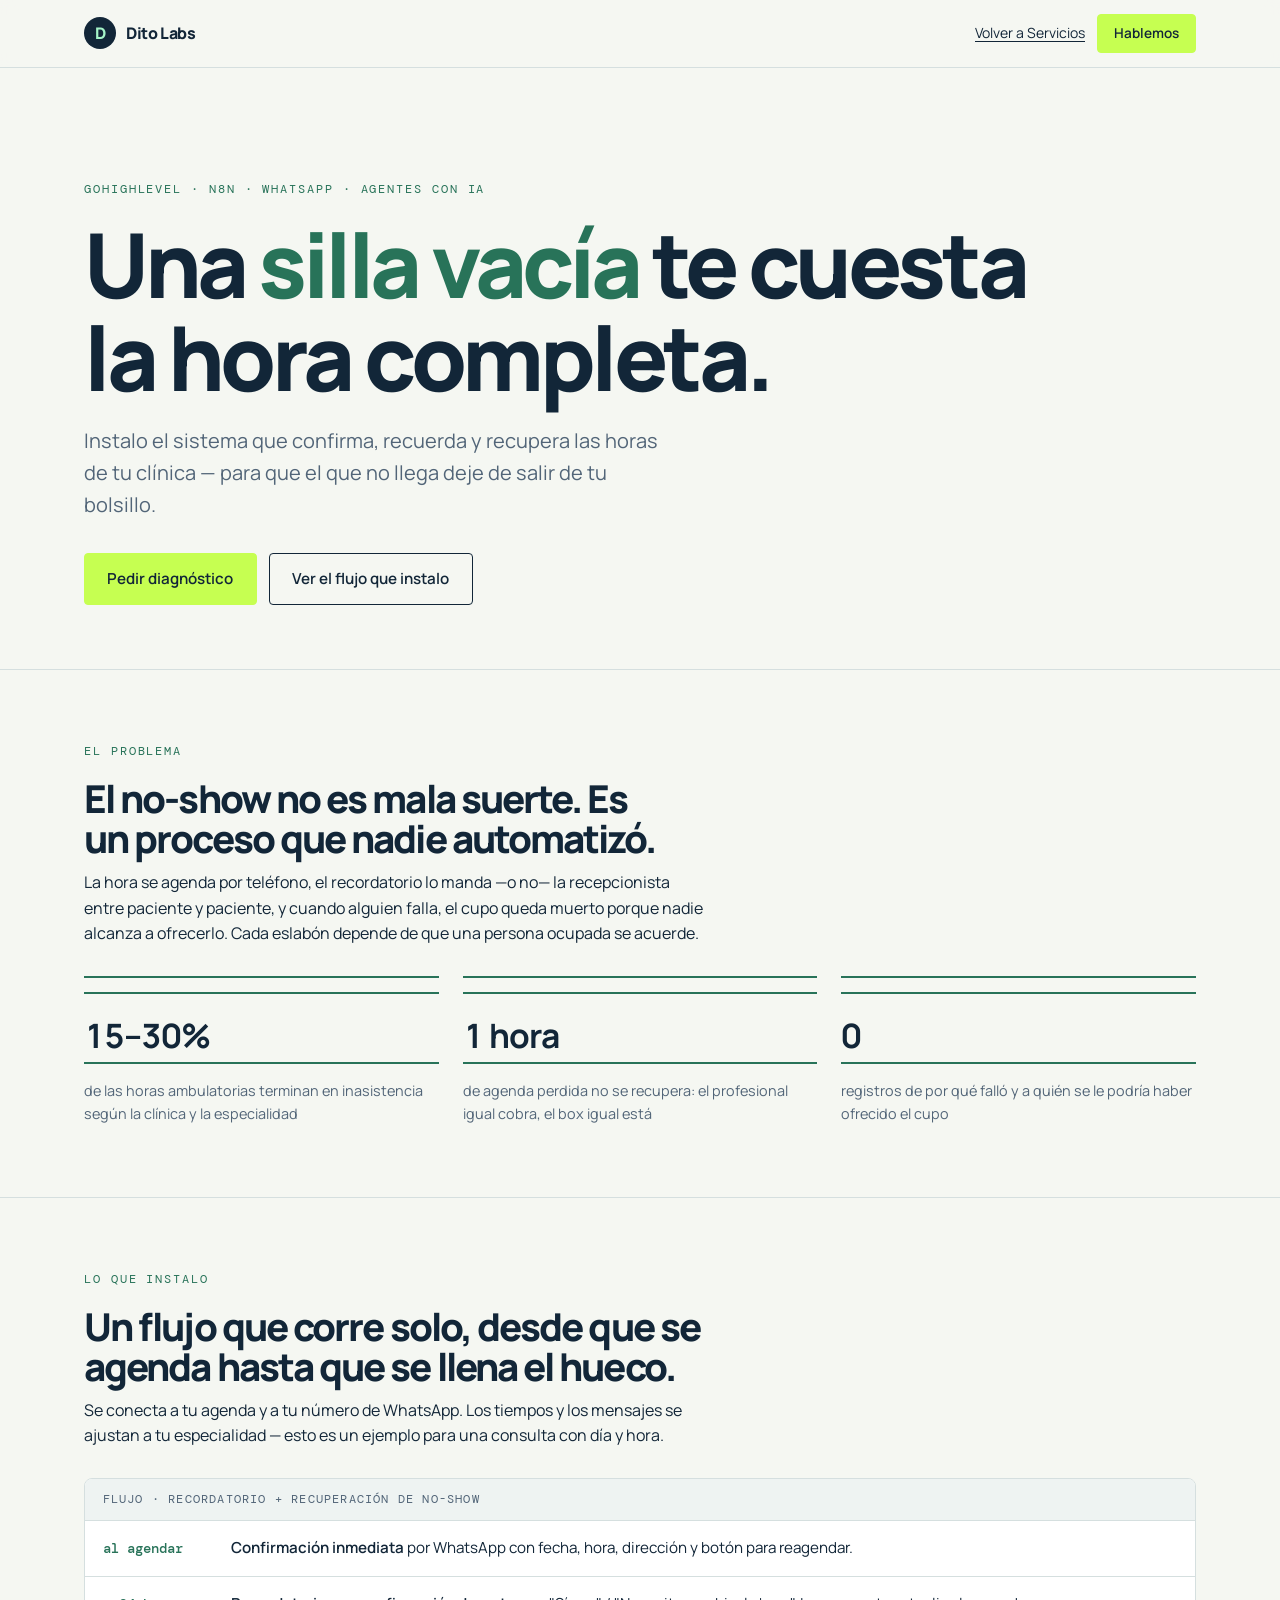
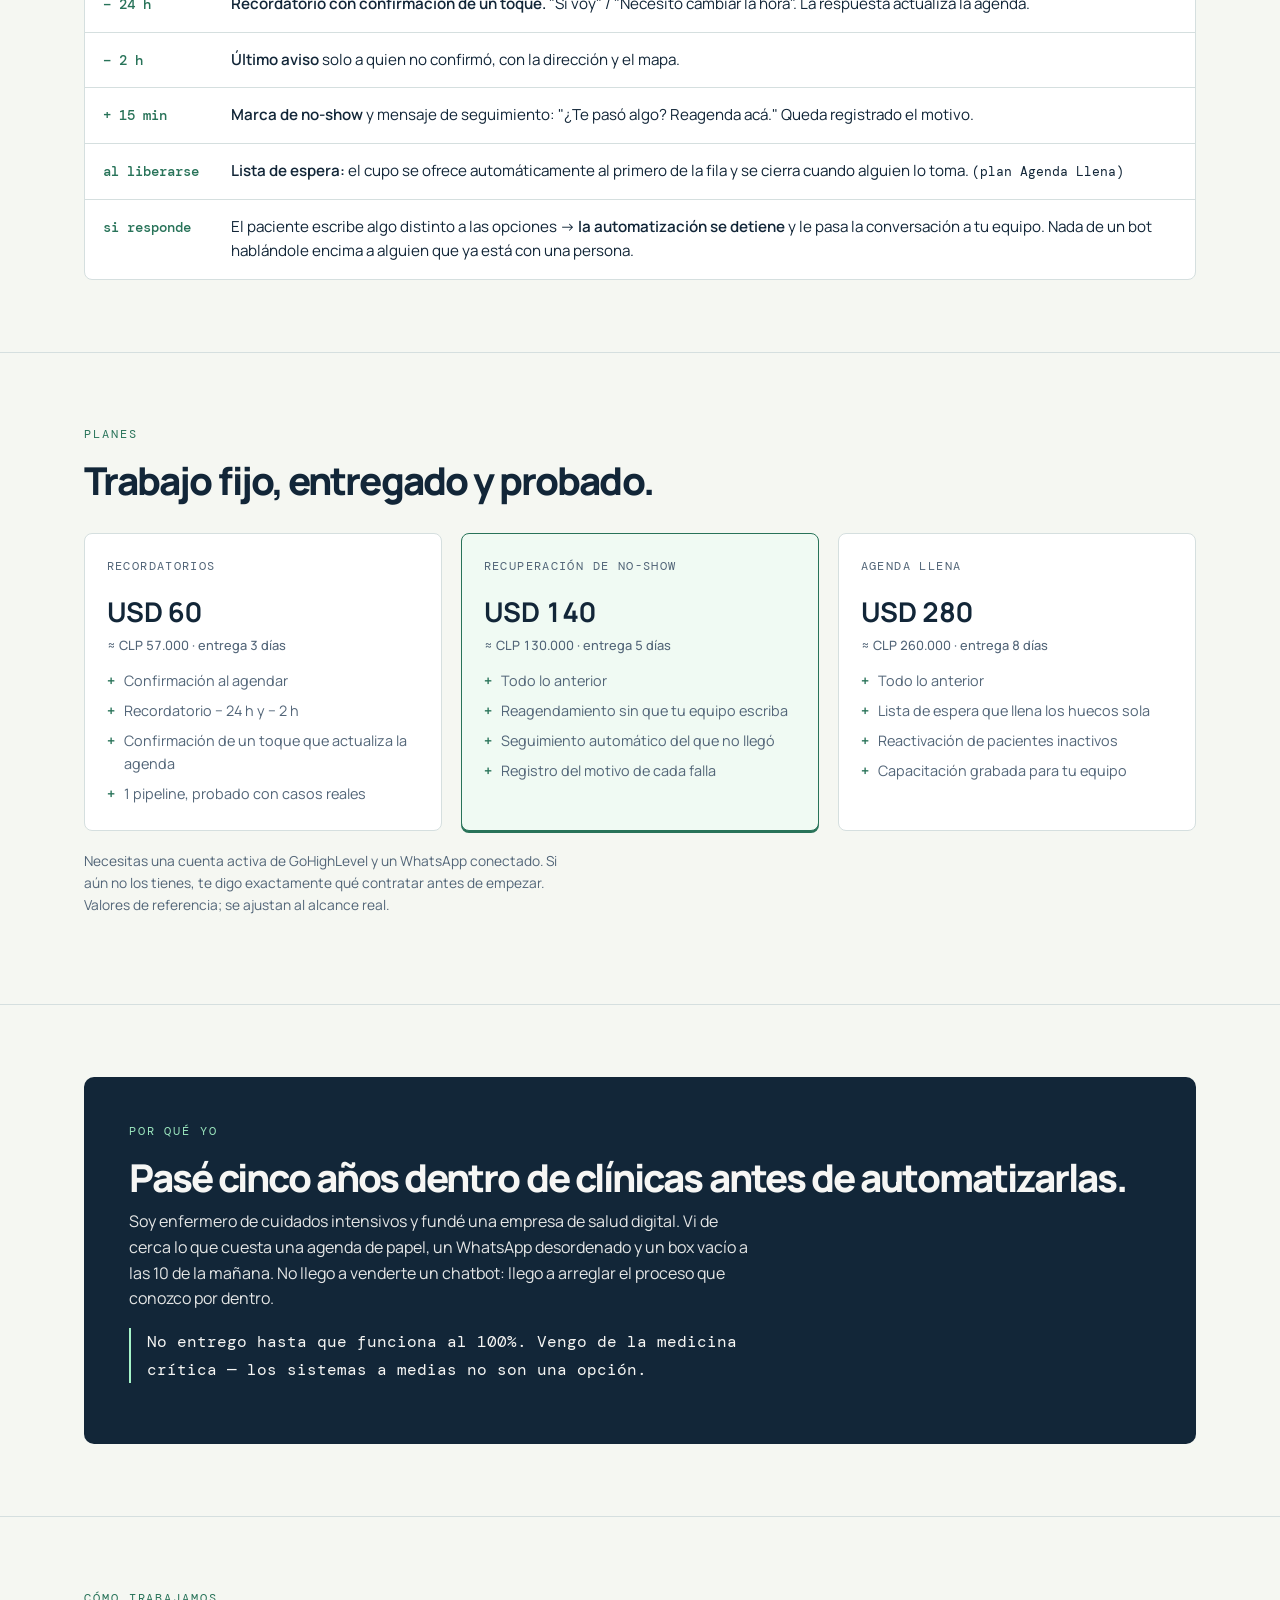
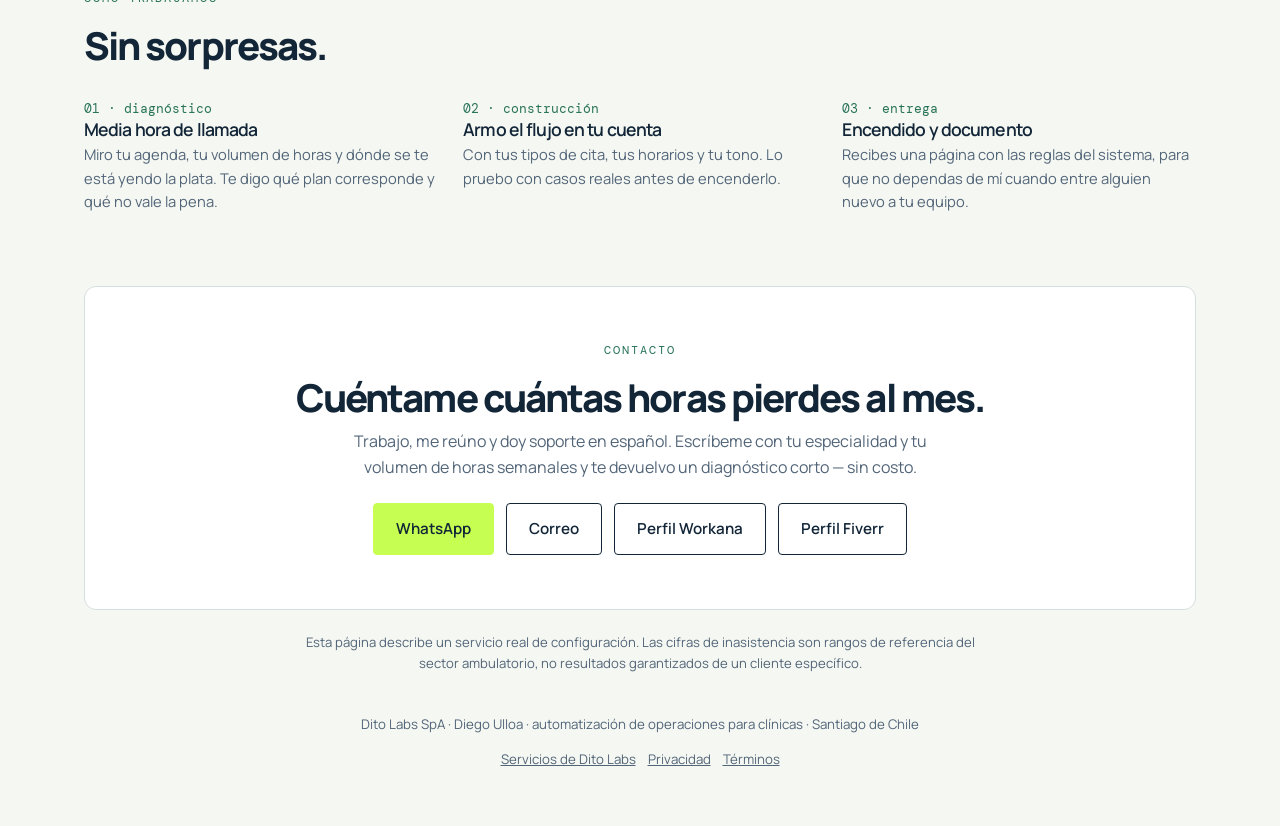
==== automatizacion-clinicas/index.html @ f7fea650 "Integrar landing de automatización clínica y unificar marca Dito Labs Conectar Servicios con la nuev" ====
<!doctype html>
<html lang="es-CL">
<head>
  <meta charset="UTF-8">
  <meta name="viewport" content="width=device-width, initial-scale=1">
  <title>La Silla Vacía | Automatización para clínicas | Dito Labs</title>
  <meta name="description" content="Confirmaciones, recordatorios y seguimiento de inasistencias para clínicas con GoHighLevel, n8n y WhatsApp. Conoce los planes de implementación de Dito Labs.">
  <link rel="canonical" href="https://ditolabs.tech/automatizacion-clinicas/">
  <meta property="og:type" content="website">
  <meta property="og:locale" content="es_CL">
  <meta property="og:site_name" content="Dito Labs">
  <meta property="og:title" content="Una silla vacía te cuesta la hora completa | Dito Labs">
  <meta property="og:description" content="Automatización de confirmaciones, recordatorios y seguimiento de inasistencias para clínicas. Conoce el flujo y pide un diagnóstico.">
  <meta property="og:url" content="https://ditolabs.tech/automatizacion-clinicas/">
  <meta name="twitter:card" content="summary">
  <meta name="twitter:title" content="La Silla Vacía | Dito Labs">
  <meta name="twitter:description" content="Confirmaciones, recordatorios y seguimiento de inasistencias para clínicas.">
  <link rel="icon" type="image/png" href="/assets/favicon-32.png" sizes="32x32">
  <link rel="icon" type="image/png" href="/assets/favicon-16.png" sizes="16x16">
  <link rel="preconnect" href="https://fonts.googleapis.com">
  <link rel="preconnect" href="https://fonts.gstatic.com" crossorigin>
  <link rel="stylesheet" href="https://fonts.googleapis.com/css2?family=Manrope:wght@400;500;600;700;800&family=DM+Mono:wght@400;500&display=swap">
  <link rel="stylesheet" href="/css/automatizacion-clinicas.css">
</head>
<body>
<header class="bar">
  <div class="wrap">
    <a class="logo" href="/index.html" aria-label="Dito Labs, inicio"><span class="brand-mark" aria-hidden="true">D</span>Dito Labs</a>
    <nav class="bar-links" aria-label="Navegación de automatización para clínicas"><a class="back-link" href="/servicios.html">Volver a Servicios</a><a class="btn signal sm" href="#contacto">Hablemos</a></nav>
  </div>
</header>

<main>
  <div class="wrap hero">
    <p class="eyebrow">GoHighLevel · n8n · WhatsApp · agentes con IA</p>
    <h1>Una <span class="strike">silla vacía</span> te cuesta la hora completa.</h1>
    <p class="lede">Instalo el sistema que confirma, recuerda y recupera las horas de tu clínica — para que el que no llega deje de salir de tu bolsillo.</p>
    <div class="hero-actions">
      <a class="btn signal" href="#contacto">Pedir diagnóstico</a>
      <a class="btn ghost" href="#flujo">Ver el flujo que instalo</a>
    </div>
  </div>

  <section id="problema">
    <div class="wrap">
      <p class="eyebrow">El problema</p>
      <h2>El no-show no es mala suerte. Es un proceso que nadie automatizó.</h2>
      <p>La hora se agenda por teléfono, el recordatorio lo manda —o no— la recepcionista entre paciente y paciente, y cuando alguien falla, el cupo queda muerto porque nadie alcanza a ofrecerlo. Cada eslabón depende de que una persona ocupada se acuerde.</p>
      <div class="cost">
        <div><div class="n">15–30%</div><div class="l">de las horas ambulatorias terminan en inasistencia según la clínica y la especialidad</div></div>
        <div><div class="n">1 hora</div><div class="l">de agenda perdida no se recupera: el profesional igual cobra, el box igual está</div></div>
        <div><div class="n">0</div><div class="l">registros de por qué falló y a quién se le podría haber ofrecido el cupo</div></div>
      </div>
    </div>
  </section>

  <section id="flujo">
    <div class="wrap">
      <p class="eyebrow">Lo que instalo</p>
      <h2>Un flujo que corre solo, desde que se agenda hasta que se llena el hueco.</h2>
      <p>Se conecta a tu agenda y a tu número de WhatsApp. Los tiempos y los mensajes se ajustan a tu especialidad — esto es un ejemplo para una consulta con día y hora.</p>
      <div class="flow">
        <div class="flow-head">flujo · recordatorio + recuperación de no-show</div>
        <div class="flow-row"><span class="t">al agendar</span><span class="d"><b>Confirmación inmediata</b> por WhatsApp con fecha, hora, dirección y botón para reagendar.</span></div>
        <div class="flow-row"><span class="t">− 24 h</span><span class="d"><b>Recordatorio con confirmación de un toque.</b> "Sí voy" / "Necesito cambiar la hora". La respuesta actualiza la agenda.</span></div>
        <div class="flow-row"><span class="t">− 2 h</span><span class="d"><b>Último aviso</b> solo a quien no confirmó, con la dirección y el mapa.</span></div>
        <div class="flow-row"><span class="t">+ 15 min</span><span class="d"><b>Marca de no-show</b> y mensaje de seguimiento: "¿Te pasó algo? Reagenda acá." Queda registrado el motivo.</span></div>
        <div class="flow-row"><span class="t">al liberarse</span><span class="d"><b>Lista de espera:</b> el cupo se ofrece automáticamente al primero de la fila y se cierra cuando alguien lo toma. <span class="mono" style="font-size:.8rem">(plan Agenda Llena)</span></span></div>
        <div class="flow-row exit"><span class="t">si responde</span><span class="d">El paciente escribe algo distinto a las opciones → <b>la automatización se detiene</b> y le pasa la conversación a tu equipo. Nada de un bot hablándole encima a alguien que ya está con una persona.</span></div>
      </div>
    </div>
  </section>

  <section id="planes">
    <div class="wrap">
      <p class="eyebrow">Planes</p>
      <h2>Trabajo fijo, entregado y probado.</h2>
      <div class="pkgs">
        <div class="pkg">
          <span class="tag">Recordatorios</span>
          <div class="price">USD 60<small>≈ CLP 57.000 · entrega 3 días</small></div>
          <ul>
            <li>Confirmación al agendar</li>
            <li>Recordatorio − 24 h y − 2 h</li>
            <li>Confirmación de un toque que actualiza la agenda</li>
            <li>1 pipeline, probado con casos reales</li>
          </ul>
        </div>
        <div class="pkg mid">
          <span class="tag">Recuperación de no-show</span>
          <div class="price">USD 140<small>≈ CLP 130.000 · entrega 5 días</small></div>
          <ul>
            <li>Todo lo anterior</li>
            <li>Reagendamiento sin que tu equipo escriba</li>
            <li>Seguimiento automático del que no llegó</li>
            <li>Registro del motivo de cada falla</li>
          </ul>
        </div>
        <div class="pkg">
          <span class="tag">Agenda llena</span>
          <div class="price">USD 280<small>≈ CLP 260.000 · entrega 8 días</small></div>
          <ul>
            <li>Todo lo anterior</li>
            <li>Lista de espera que llena los huecos sola</li>
            <li>Reactivación de pacientes inactivos</li>
            <li>Capacitación grabada para tu equipo</li>
          </ul>
        </div>
      </div>
      <p style="font-size:.86rem;color:var(--ink-soft);margin-top:1.2rem">Necesitas una cuenta activa de GoHighLevel y un WhatsApp conectado. Si aún no los tienes, te digo exactamente qué contratar antes de empezar. Valores de referencia; se ajustan al alcance real.</p>
    </div>
  </section>

  <section id="porque">
    <div class="wrap">
      <div class="why">
        <div>
          <p class="eyebrow" style="color:var(--signal-soft)">Por qué yo</p>
          <h2>Pasé cinco años dentro de clínicas antes de automatizarlas.</h2>
          <p>Soy enfermero de cuidados intensivos y fundé una empresa de salud digital. Vi de cerca lo que cuesta una agenda de papel, un WhatsApp desordenado y un box vacío a las 10 de la mañana. No llego a venderte un chatbot: llego a arreglar el proceso que conozco por dentro.</p>
          <p class="q">No entrego hasta que funciona al 100%. Vengo de la medicina crítica — los sistemas a medias no son una opción.</p>
        </div>
      </div>
    </div>
  </section>

  <section id="proceso">
    <div class="wrap">
      <p class="eyebrow">Cómo trabajamos</p>
      <h2>Sin sorpresas.</h2>
      <div class="steps">
        <div class="s"><span class="k">01 · diagnóstico</span><h3>Media hora de llamada</h3><p>Miro tu agenda, tu volumen de horas y dónde se te está yendo la plata. Te digo qué plan corresponde y qué no vale la pena.</p></div>
        <div class="s"><span class="k">02 · construcción</span><h3>Armo el flujo en tu cuenta</h3><p>Con tus tipos de cita, tus horarios y tu tono. Lo pruebo con casos reales antes de encenderlo.</p></div>
        <div class="s"><span class="k">03 · entrega</span><h3>Encendido y documento</h3><p>Recibes una página con las reglas del sistema, para que no dependas de mí cuando entre alguien nuevo a tu equipo.</p></div>
      </div>
    </div>
  </section>

  <div class="wrap">
    <div class="cta" id="contacto">
      <p class="eyebrow">Contacto</p>
      <h2>Cuéntame cuántas horas pierdes al mes.</h2>
      <p style="color:var(--ink-soft)">Trabajo, me reúno y doy soporte en español. Escríbeme con tu especialidad y tu volumen de horas semanales y te devuelvo un diagnóstico corto — sin costo.</p>
      <div class="links">
        <a class="btn signal" href="https://wa.me/56950341505?text=Hola%20Diego%2C%20quiero%20automatizar%20las%20horas%20de%20mi%20cl%C3%ADnica">WhatsApp</a>
        <a class="btn ghost" href="mailto:contacto@ditolabs.tech">Correo</a>
        <a class="btn ghost" href="https://www.workana.com/freelancer/62804602ec7bc8997801e1f9ff8a6b31" target="_blank" rel="noopener">Perfil Workana</a>
        <a class="btn ghost" href="https://www.fiverr.com/dtug21" target="_blank" rel="noopener">Perfil Fiverr</a>
      </div>
    </div>
    <p class="disc">Esta página describe un servicio real de configuración. Las cifras de inasistencia son rangos de referencia del sector ambulatorio, no resultados garantizados de un cliente específico.</p>
  </div>
</main>

<footer>
  <div class="wrap">Dito Labs SpA · Diego Ulloa · automatización de operaciones para clínicas · Santiago de Chile<div class="footer-links"><a href="/servicios.html">Servicios de Dito Labs</a><a href="/politica-privacidad.html">Privacidad</a><a href="/terminos-condiciones.html">Términos</a></div></div>
</footer>
</body>
</html>
---- css/automatizacion-clinicas.css ----
:root{color-scheme:light;--ground:#f5f7f2;--surface:#fff;--panel:#eef3f2;--ink:#122638;--ink-soft:#526578;--line:#d5dfdf;--signal:#287359;--signal-soft:#a5f4c8;--go:#287359;--accent-ink:#122638;--lime:#c6ff51;--maxw:72.5rem;}
  *{box-sizing:border-box}
  body{margin:0;background:var(--ground);color:var(--ink);font-family:"Manrope",-apple-system,BlinkMacSystemFont,"Segoe UI",sans-serif;line-height:1.6;-webkit-font-smoothing:antialiased}
  .wrap{max-width:var(--maxw);margin:0 auto;padding:0 1.5rem}
  h1,h2,h3{font-family:"Manrope","Arial Narrow",sans-serif;font-weight:800;line-height:1.04;text-wrap:balance;letter-spacing:-.05em;margin:0}
  h1{font-size:clamp(2.5rem,7vw,6rem)}
  h2{font-size:clamp(1.6rem,3.6vw,2.4rem);margin-bottom:.7rem}
  h3{font-size:1.1rem;font-weight:600}
  p{margin:0 0 1rem;max-width:62ch}
  a{color:inherit}
  .mono{font-family:"DM Mono",ui-monospace,monospace}
  .eyebrow{font-family:"DM Mono",monospace;font-size:.75rem;letter-spacing:.16em;text-transform:uppercase;color:var(--signal);margin:0 0 1.1rem}

  header.bar{border-bottom:1px solid var(--line);position:sticky;top:0;background:color-mix(in srgb,var(--ground) 90%,transparent);backdrop-filter:blur(8px);z-index:20}
  header.bar .wrap{display:flex;justify-content:space-between;align-items:center;padding:.85rem 1.5rem}
  .logo{font-family:"DM Mono",monospace;font-size:.85rem;letter-spacing:.02em}
  .logo b{color:var(--signal)}

  .btn{display:inline-flex;align-items:center;gap:.5rem;background:var(--ink);color:var(--ground);padding:.8rem 1.4rem;border-radius:4px;font-weight:600;font-size:.95rem;text-decoration:none;border:1px solid var(--ink);transition:transform .14s,opacity .14s}
  .btn:hover{transform:translateY(-1px);opacity:.9}
  .btn.signal{background:var(--lime);border-color:var(--lime);color:var(--ink)}
  .btn.ghost{background:transparent;color:var(--ink)}
  .btn.sm{padding:.5rem 1rem;font-size:.85rem}
  a:focus-visible,button:focus-visible{outline:3px solid var(--signal);outline-offset:3px}

  .hero{padding-top:clamp(3.5rem,9vw,7rem);padding-bottom:clamp(2.5rem,6vw,4rem)}
  .hero h1{margin-bottom:1.4rem}
  .hero h1 .strike{color:var(--signal)}
  .hero .lede{font-size:clamp(1.05rem,1.8vw,1.25rem);color:var(--ink-soft);max-width:48ch}
  .hero-actions{display:flex;flex-wrap:wrap;gap:.75rem;margin-top:2rem}

  section{padding:clamp(2.8rem,6vw,4.5rem) 0;border-top:1px solid var(--line)}

  .cost{display:grid;grid-template-columns:repeat(auto-fit,minmax(13rem,1fr));gap:1.5rem;margin-top:1.8rem}
  .cost div{border-top:2px solid var(--signal);padding-top:.9rem}
  .cost .n{font-family:"Manrope",sans-serif;font-size:2.1rem;font-weight:700;font-variant-numeric:tabular-nums;letter-spacing:-.03em}
  .cost .l{font-size:.9rem;color:var(--ink-soft)}

  /* flow */
  .flow{margin-top:1.8rem;border:1px solid var(--line);border-radius:8px;background:var(--surface);overflow:hidden}
  .flow-head{background:var(--panel);padding:.7rem 1.1rem;font-family:"DM Mono",monospace;font-size:.75rem;letter-spacing:.1em;text-transform:uppercase;color:var(--ink-soft);border-bottom:1px solid var(--line)}
  .flow-row{display:grid;grid-template-columns:7rem 1fr;gap:1rem;padding:.95rem 1.1rem;align-items:baseline}
  .flow-row+.flow-row{border-top:1px solid var(--line)}
  .flow-row .t{font-family:"DM Mono",monospace;font-size:.85rem;color:var(--signal);font-weight:500}
  .flow-row .d{font-size:.95rem}
  .flow-row .d b{font-weight:600}
  .flow-row.exit .t{color:var(--go)}
  @media(max-width:32rem){.flow-row{grid-template-columns:1fr;gap:.2rem}}

  .pkgs{display:grid;grid-template-columns:repeat(auto-fit,minmax(15rem,1fr));gap:1.2rem;margin-top:2rem}
  .pkg{border:1px solid var(--line);border-radius:8px;background:var(--surface);padding:1.5rem 1.35rem;display:flex;flex-direction:column;gap:.8rem}
  .pkg.mid{border-color:var(--signal);box-shadow:0 2px 0 var(--signal);background:#f0faf3}
  .pkg .tag{font-family:"DM Mono",monospace;font-size:.72rem;letter-spacing:.12em;text-transform:uppercase;color:var(--ink-soft)}
  .pkg .price{font-family:"Manrope",sans-serif;font-size:1.7rem;font-weight:700;font-variant-numeric:tabular-nums}
  .pkg .price small{font-size:.8rem;font-weight:500;color:var(--ink-soft);display:block;margin-top:.15rem}
  .pkg ul{margin:0;padding:0;list-style:none;font-size:.9rem;color:var(--ink-soft);display:flex;flex-direction:column;gap:.45rem;flex:1}
  .pkg li{padding-left:1.1rem;position:relative}
  .pkg li::before{content:"+";position:absolute;left:0;color:var(--signal);font-weight:700}

  .why{display:grid;grid-template-columns:1fr;gap:1.4rem;background:var(--accent-ink);color:#F6F6F4;border-radius:10px;padding:clamp(1.8rem,4vw,2.8rem)}
  .why h2{color:inherit}
  .why p{color:inherit;opacity:.92}
  .why .q{font-family:"DM Mono",monospace;font-size:1.02rem;line-height:1.7;border-left:2px solid var(--signal-soft);padding-left:1rem;opacity:1}

  .steps{display:grid;grid-template-columns:repeat(auto-fit,minmax(14rem,1fr));gap:1.6rem;margin-top:1.8rem}
  .steps .s .k{font-family:"DM Mono",monospace;font-size:.8rem;color:var(--signal)}
  .steps .s p{font-size:.92rem;color:var(--ink-soft);margin:.3rem 0 0}

  .cta{text-align:center;border:1px solid var(--line);border-radius:12px;background:var(--surface);padding:clamp(2.2rem,6vw,3.4rem) 1.5rem;margin-bottom:1rem}
  .cta p{margin-left:auto;margin-right:auto}
  .links{display:flex;flex-wrap:wrap;gap:.7rem;justify-content:center;margin-top:1.4rem}

  .disc{font-size:.82rem;color:var(--ink-soft);max-width:44rem;margin:1.4rem auto 0;text-align:center}

  footer{padding:2.5rem 0 3.5rem;font-size:.83rem;color:var(--ink-soft);text-align:center}
  @media (prefers-reduced-motion:reduce){*{transition:none!important}}

/* Navegación de la integración con Dito Labs. */
html { scroll-padding-top: 7rem; }
header.bar .wrap { gap: 1rem; flex-wrap: wrap; }
.logo { text-decoration: none; }
.bar-links { display: flex; align-items: center; flex-wrap: wrap; gap: .75rem; }
.back-link { font-size: .875rem; text-underline-offset: .2em; }
footer .footer-links { display: flex; flex-wrap: wrap; justify-content: center; gap: .75rem; margin-top: .8rem; }
@media (max-width: 32rem) {
  header.bar .wrap { padding-block: .75rem; gap: .6rem; }
  .logo { font-size: .8rem; }
  .bar-links { justify-content: space-between; width: 100%; }
}
.logo{display:inline-flex;align-items:center;gap:.65rem;font-family:Manrope,Arial,sans-serif;font-size:1rem;font-weight:800;letter-spacing:-.03em}.brand-mark{display:grid;place-items:center;width:2rem;height:2rem;border-radius:50%;background:var(--ink);color:var(--signal-soft)}
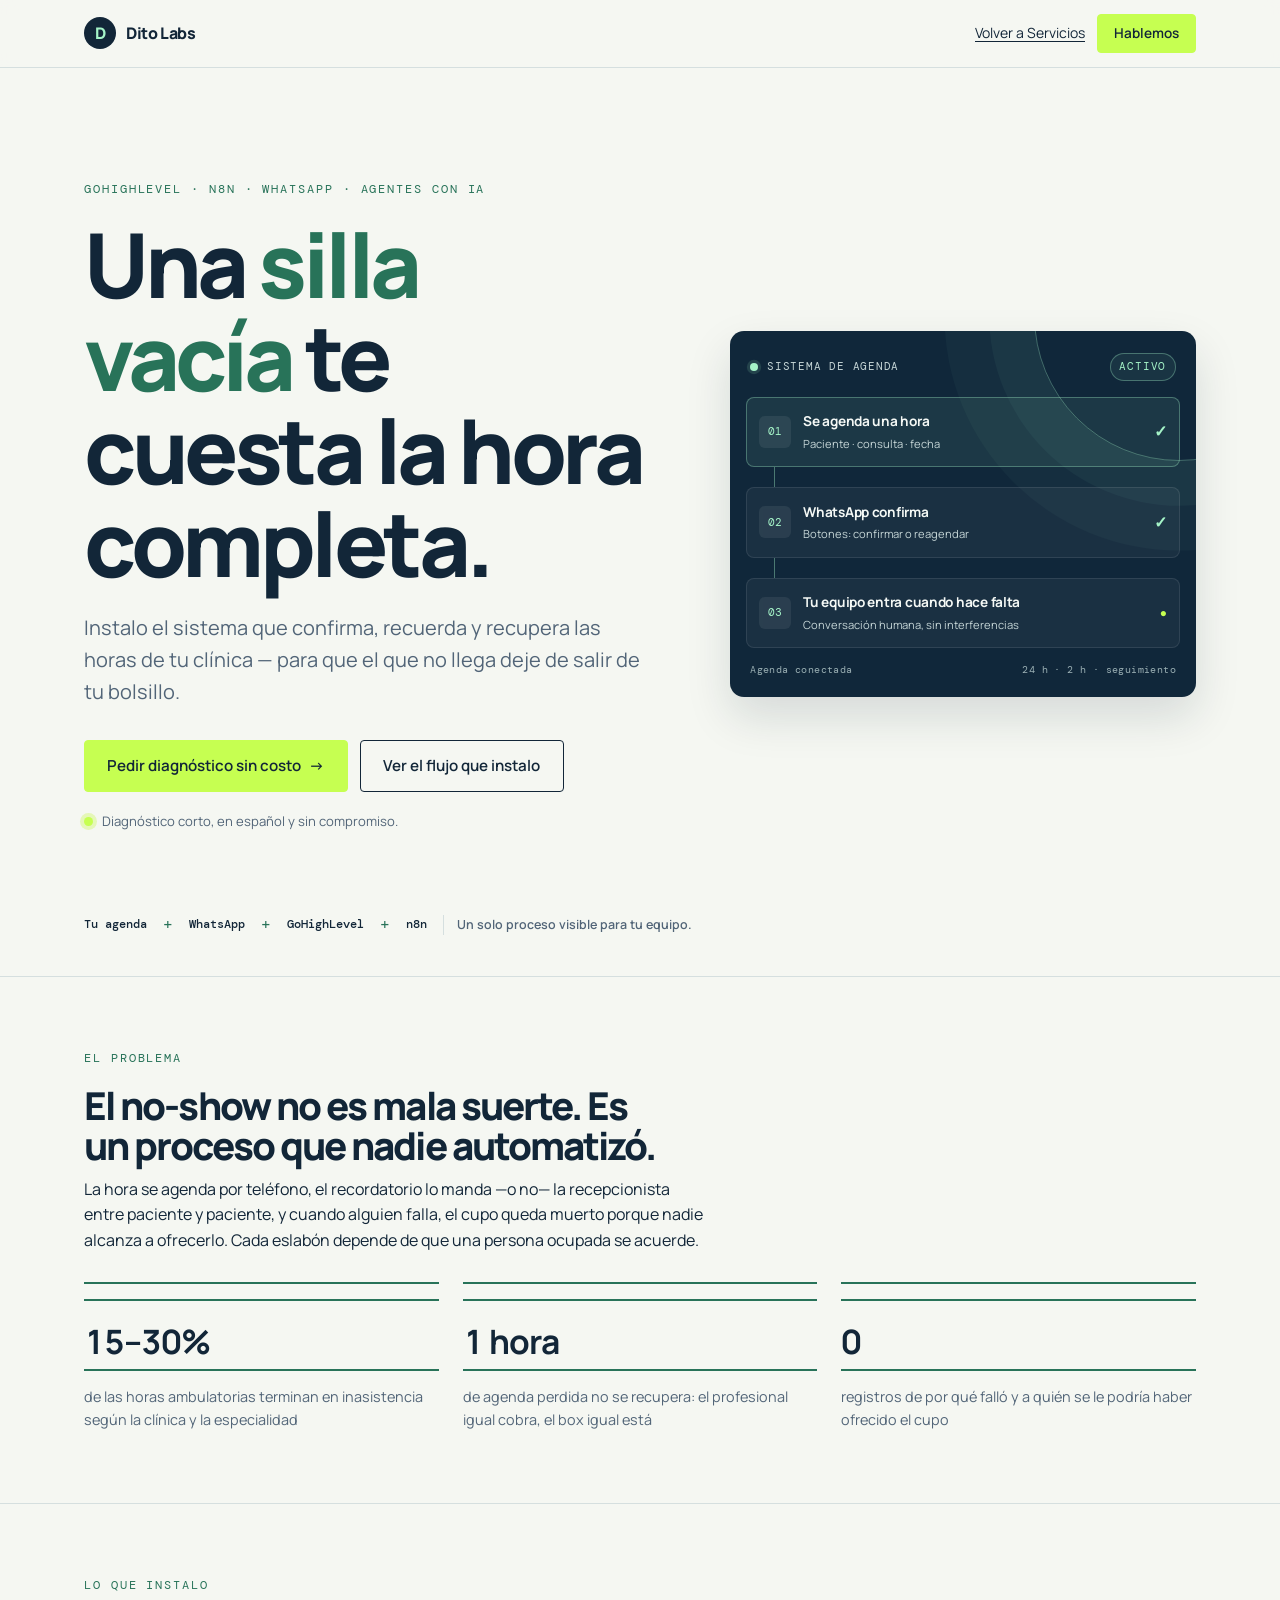
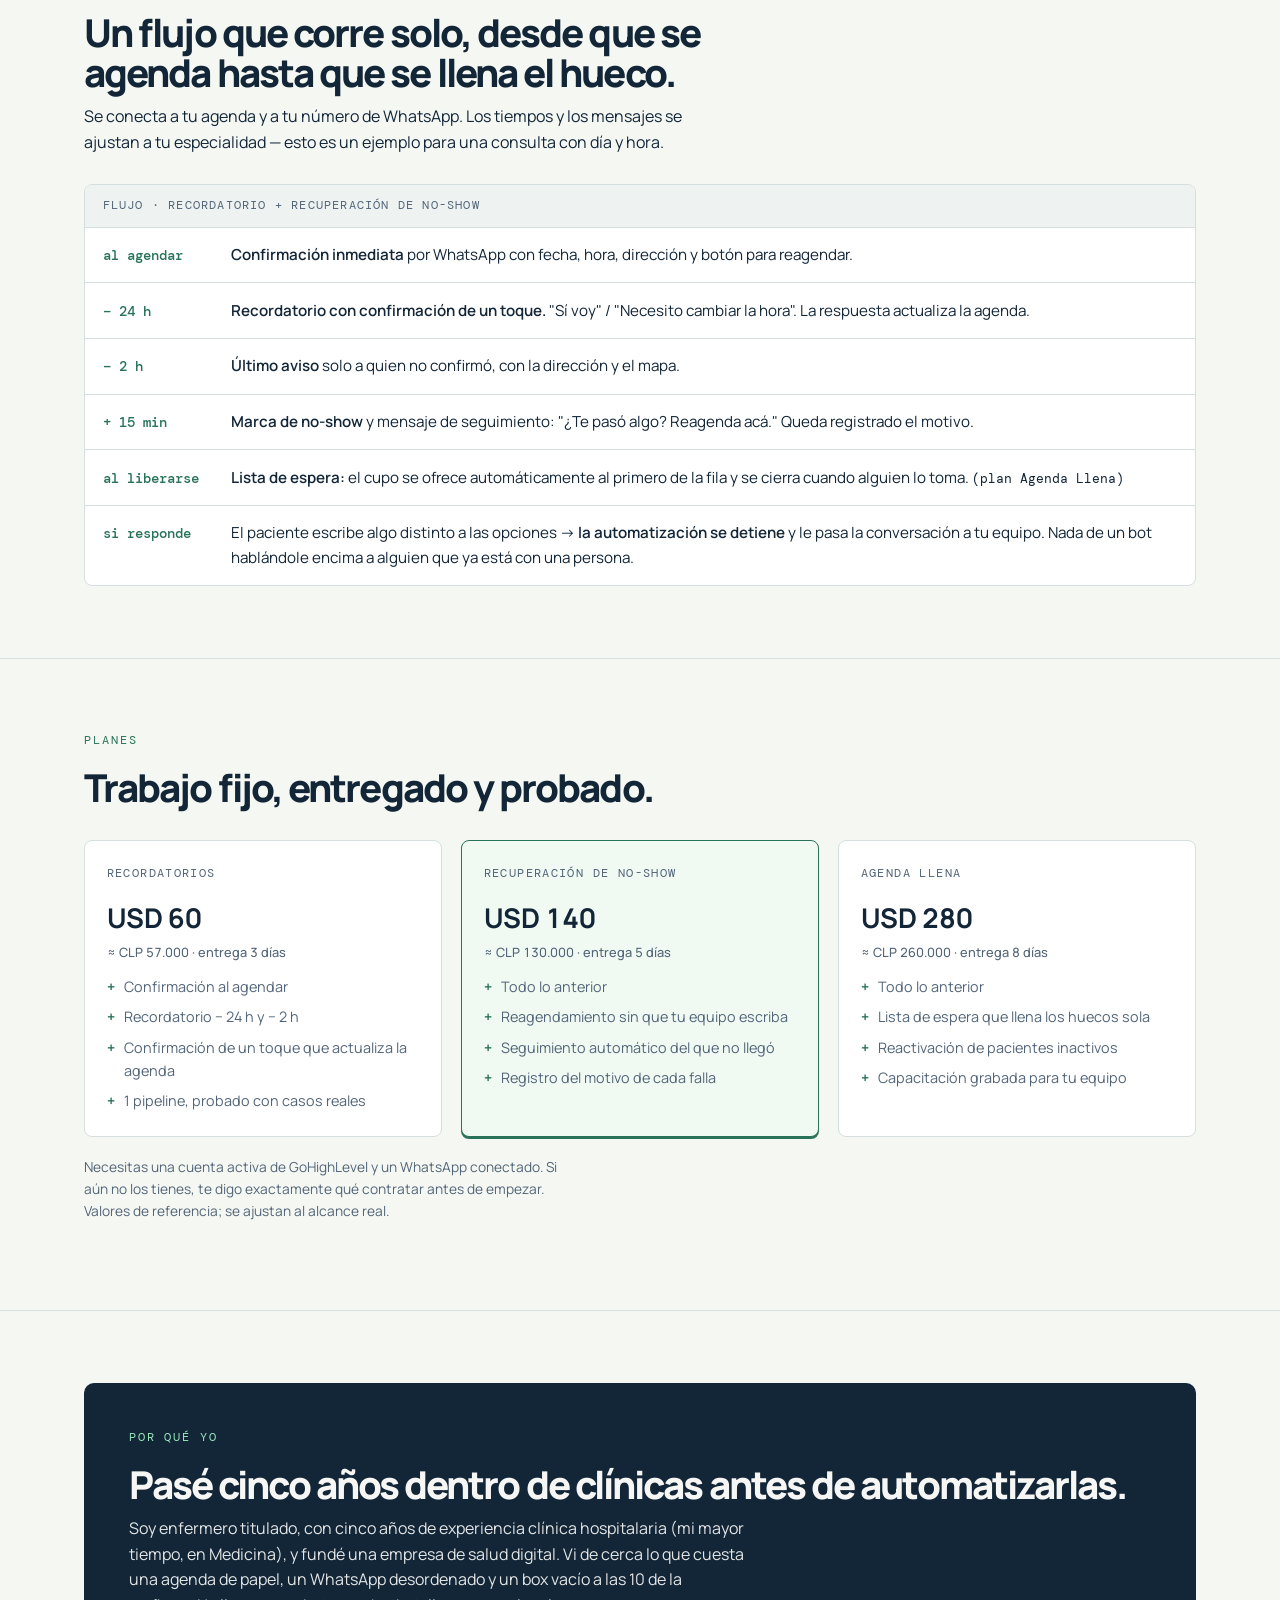
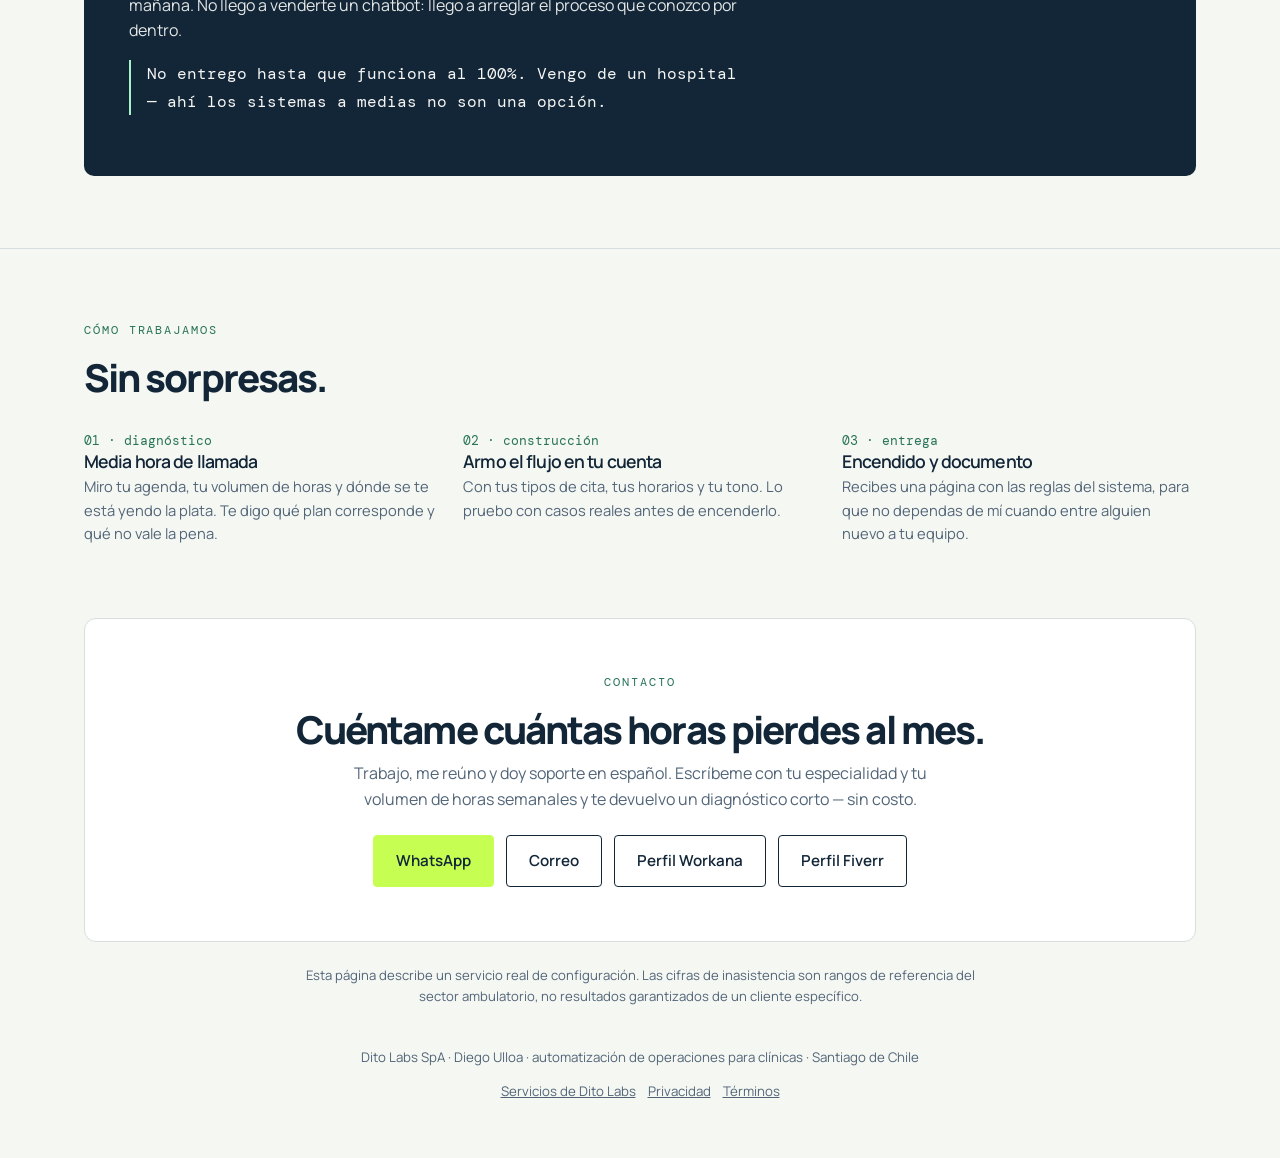
==== commit 7f28af94: "Mejorar hero de automatización clínica" ====
--- a/automatizacion-clinicas/index.html
+++ b/automatizacion-clinicas/index.html
@@ -32,14 +32,27 @@
 
 <main>
   <div class="wrap hero">
-    <p class="eyebrow">GoHighLevel · n8n · WhatsApp · agentes con IA</p>
-    <h1>Una <span class="strike">silla vacía</span> te cuesta la hora completa.</h1>
-    <p class="lede">Instalo el sistema que confirma, recuerda y recupera las horas de tu clínica — para que el que no llega deje de salir de tu bolsillo.</p>
-    <div class="hero-actions">
-      <a class="btn signal" href="#contacto">Pedir diagnóstico</a>
-      <a class="btn ghost" href="#flujo">Ver el flujo que instalo</a>
+    <div class="hero-copy">
+      <p class="eyebrow">GoHighLevel · n8n · WhatsApp · agentes con IA</p>
+      <h1>Una <span class="strike">silla vacía</span> te cuesta la hora completa.</h1>
+      <p class="lede">Instalo el sistema que confirma, recuerda y recupera las horas de tu clínica — para que el que no llega deje de salir de tu bolsillo.</p>
+      <div class="hero-actions">
+        <a class="btn signal" href="#contacto">Pedir diagnóstico sin costo <span aria-hidden="true">→</span></a>
+        <a class="btn ghost" href="#flujo">Ver el flujo que instalo</a>
+      </div>
+      <p class="hero-note"><span aria-hidden="true"></span> Diagnóstico corto, en español y sin compromiso.</p>
+    </div>
+    <div class="system-card" aria-label="Ejemplo de flujo automatizado para una cita clínica">
+      <div class="system-top"><span class="system-pulse" aria-hidden="true"></span><span>Sistema de agenda</span><span class="system-status">Activo</span></div>
+      <div class="system-node primary"><span class="node-icon" aria-hidden="true">01</span><div><b>Se agenda una hora</b><small>Paciente · consulta · fecha</small></div><span class="node-check" aria-hidden="true">✓</span></div>
+      <div class="system-line" aria-hidden="true"></div>
+      <div class="system-node"><span class="node-icon" aria-hidden="true">02</span><div><b>WhatsApp confirma</b><small>Botones: confirmar o reagendar</small></div><span class="node-check" aria-hidden="true">✓</span></div>
+      <div class="system-line" aria-hidden="true"></div>
+      <div class="system-node"><span class="node-icon" aria-hidden="true">03</span><div><b>Tu equipo entra cuando hace falta</b><small>Conversación humana, sin interferencias</small></div><span class="node-human" aria-hidden="true">●</span></div>
+      <div class="system-footer"><span>Agenda conectada</span><span>24 h · 2 h · seguimiento</span></div>
     </div>
   </div>
+  <div class="wrap tech-strip" aria-label="Tecnologías que se integran al flujo"><span>Tu agenda</span><i aria-hidden="true">+</i><span>WhatsApp</span><i aria-hidden="true">+</i><span>GoHighLevel</span><i aria-hidden="true">+</i><span>n8n</span><b>Un solo proceso visible para tu equipo.</b></div>
 
   <section id="problema">
     <div class="wrap">
@@ -117,8 +130,8 @@
         <div>
           <p class="eyebrow" style="color:var(--signal-soft)">Por qué yo</p>
           <h2>Pasé cinco años dentro de clínicas antes de automatizarlas.</h2>
-          <p>Soy enfermero de cuidados intensivos y fundé una empresa de salud digital. Vi de cerca lo que cuesta una agenda de papel, un WhatsApp desordenado y un box vacío a las 10 de la mañana. No llego a venderte un chatbot: llego a arreglar el proceso que conozco por dentro.</p>
-          <p class="q">No entrego hasta que funciona al 100%. Vengo de la medicina crítica — los sistemas a medias no son una opción.</p>
+          <p>Soy enfermero titulado, con cinco años de experiencia clínica hospitalaria (mi mayor tiempo, en Medicina), y fundé una empresa de salud digital. Vi de cerca lo que cuesta una agenda de papel, un WhatsApp desordenado y un box vacío a las 10 de la mañana. No llego a venderte un chatbot: llego a arreglar el proceso que conozco por dentro.</p>
+          <p class="q">No entrego hasta que funciona al 100%. Vengo de un hospital — ahí los sistemas a medias no son una opción.</p>
         </div>
       </div>
     </div>
--- a/css/automatizacion-clinicas.css
+++ b/css/automatizacion-clinicas.css
@@ -23,11 +23,15 @@
   .btn.sm{padding:.5rem 1rem;font-size:.85rem}
   a:focus-visible,button:focus-visible{outline:3px solid var(--signal);outline-offset:3px}
 
-  .hero{padding-top:clamp(3.5rem,9vw,7rem);padding-bottom:clamp(2.5rem,6vw,4rem)}
+  .hero{padding-top:clamp(3.5rem,9vw,7rem);padding-bottom:clamp(2.5rem,6vw,4rem);display:grid;grid-template-columns:minmax(0,1.1fr) minmax(18rem,.9fr);gap:clamp(2rem,6vw,5rem);align-items:center}
+  .hero-copy{position:relative;z-index:1}
   .hero h1{margin-bottom:1.4rem}
   .hero h1 .strike{color:var(--signal)}
   .hero .lede{font-size:clamp(1.05rem,1.8vw,1.25rem);color:var(--ink-soft);max-width:48ch}
   .hero-actions{display:flex;flex-wrap:wrap;gap:.75rem;margin-top:2rem}
+  .hero-note{display:flex;align-items:center;gap:.55rem;font-size:.82rem;color:var(--ink-soft);margin-top:1.2rem}.hero-note span{width:.55rem;height:.55rem;border-radius:50%;background:var(--lime);box-shadow:0 0 0 4px #e5f7b8}
+  .system-card{position:relative;background:#10273a;color:#f4f8f5;border-radius:14px;padding:1rem;box-shadow:0 20px 45px #12263822;overflow:hidden}.system-card::before{content:"";position:absolute;width:18rem;height:18rem;right:-8rem;top:-10rem;border:1px solid #a5f4c855;border-radius:50%;box-shadow:0 0 0 2.8rem #a5f4c80b,0 0 0 5.6rem #a5f4c808}.system-top,.system-footer{position:relative;display:flex;align-items:center;gap:.55rem;font-family:"DM Mono",monospace;font-size:.7rem;letter-spacing:.07em;text-transform:uppercase}.system-top{padding:.35rem .25rem 1rem;color:#c5d5d6}.system-status{margin-left:auto;border:1px solid #a5f4c855;border-radius:999px;padding:.25rem .55rem;color:var(--signal-soft);background:#a5f4c410}.system-pulse{width:.5rem;height:.5rem;background:var(--signal-soft);border-radius:50%;box-shadow:0 0 0 .2rem #a5f4c422}.system-node{position:relative;display:flex;align-items:center;gap:.75rem;background:#ffffff0b;border:1px solid #ffffff18;border-radius:8px;padding:.85rem .75rem}.system-node.primary{background:#a5f4c416;border-color:#a5f4c855}.node-icon{display:grid;place-items:center;width:2rem;height:2rem;border-radius:6px;background:#ffffff12;color:var(--signal-soft);font-family:"DM Mono",monospace;font-size:.68rem}.system-node b{display:block;font-size:.85rem;font-weight:700;letter-spacing:-.02em}.system-node small{display:block;font-size:.7rem;color:#c5d5d6;margin-top:.1rem}.node-check{margin-left:auto;color:var(--signal-soft);font-weight:800}.node-human{margin-left:auto;color:var(--lime);font-size:.75rem}.system-line{height:1.25rem;width:1px;background:#a5f4c866;margin-left:1.75rem}.system-footer{justify-content:space-between;padding:.9rem .25rem .15rem;color:#9bb0b4;font-size:.62rem;letter-spacing:.04em;text-transform:none}
+  .tech-strip{display:flex;align-items:center;flex-wrap:wrap;gap:.7rem 1rem;padding:0 1.5rem 2.4rem;font-family:"DM Mono",monospace;font-size:.75rem;color:var(--ink-soft)}.tech-strip span{color:var(--ink);font-weight:500}.tech-strip i{font-style:normal;color:var(--signal);font-size:1rem}.tech-strip b{font-family:"Manrope",sans-serif;font-size:.78rem;font-weight:600;padding-left:.8rem;border-left:1px solid var(--line)}
 
   section{padding:clamp(2.8rem,6vw,4.5rem) 0;border-top:1px solid var(--line)}
 
@@ -73,6 +77,7 @@
   .disc{font-size:.82rem;color:var(--ink-soft);max-width:44rem;margin:1.4rem auto 0;text-align:center}
 
   footer{padding:2.5rem 0 3.5rem;font-size:.83rem;color:var(--ink-soft);text-align:center}
+  @media(max-width:48rem){.hero{grid-template-columns:1fr;padding-top:3.5rem}.system-card{max-width:31rem}.tech-strip{padding-bottom:2rem}.tech-strip b{width:100%;padding-left:0;border-left:0}}
   @media (prefers-reduced-motion:reduce){*{transition:none!important}}
 
 /* Navegación de la integración con Dito Labs. */
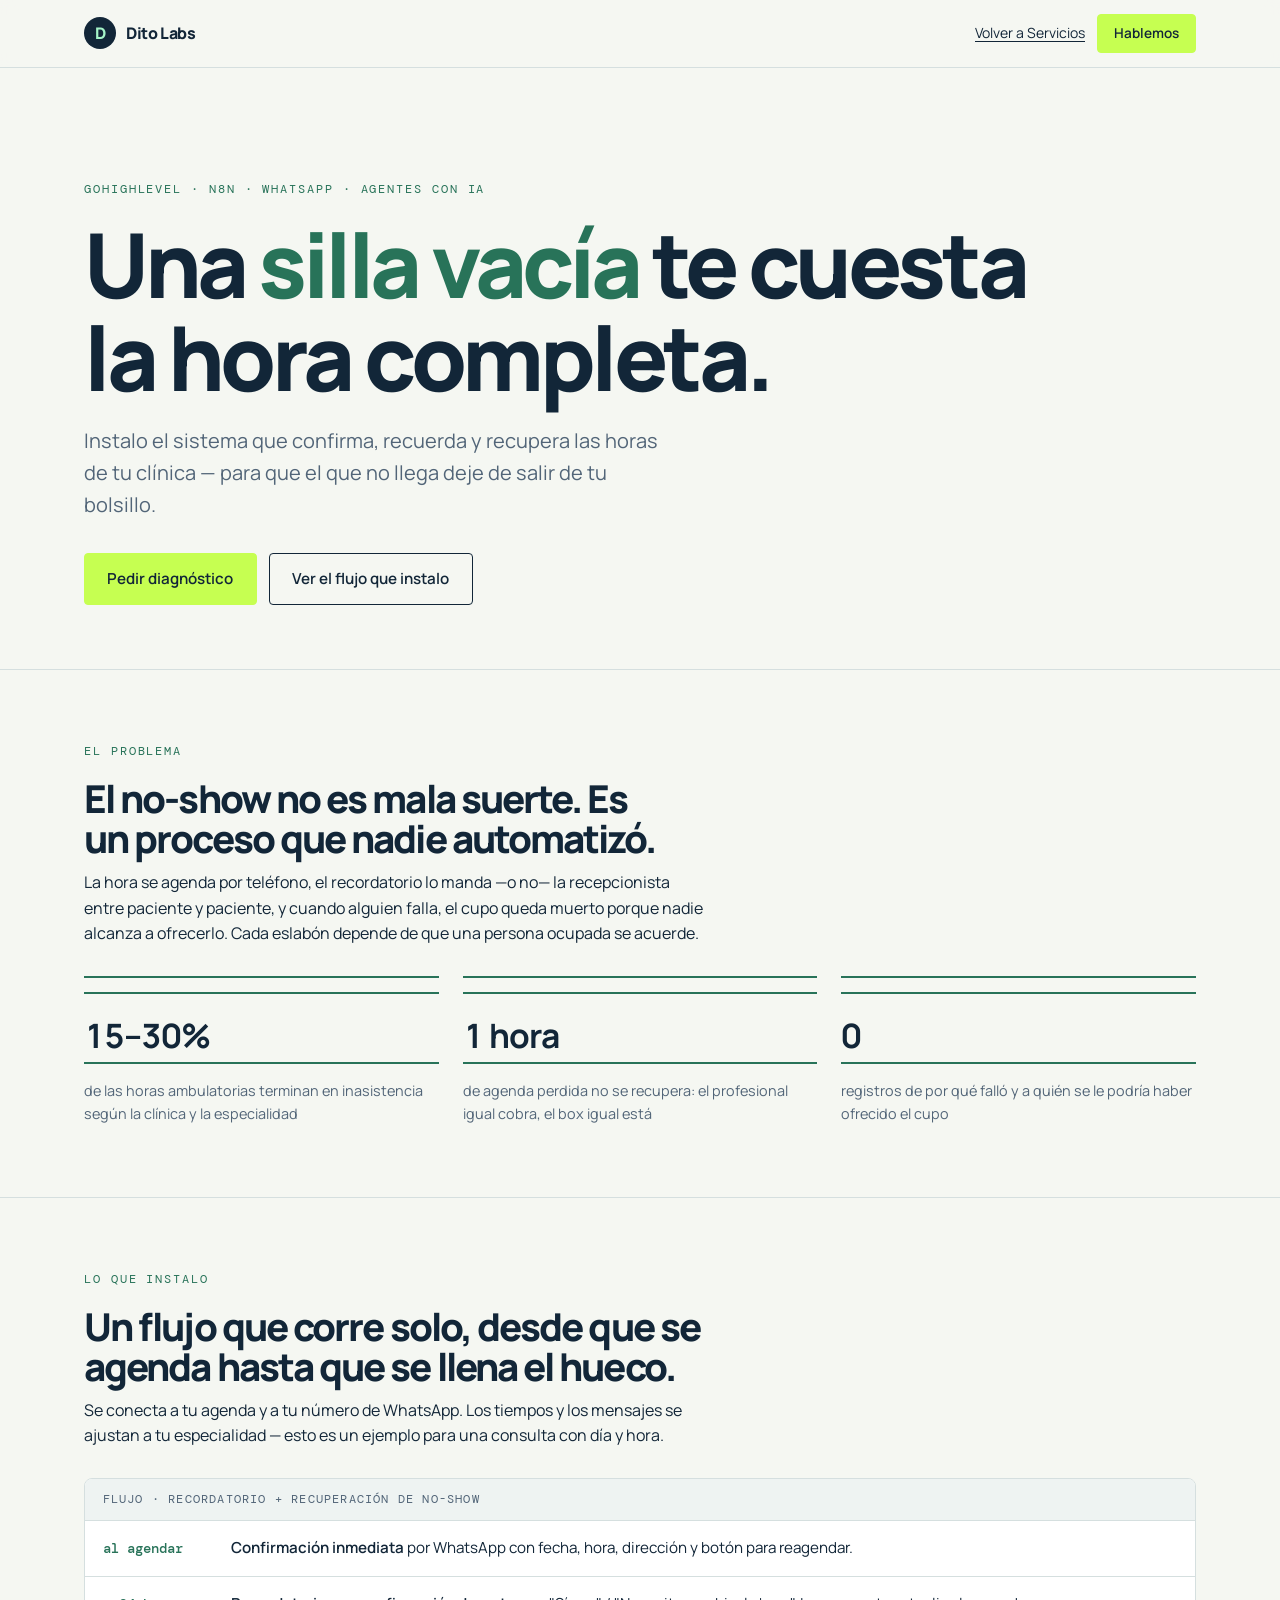
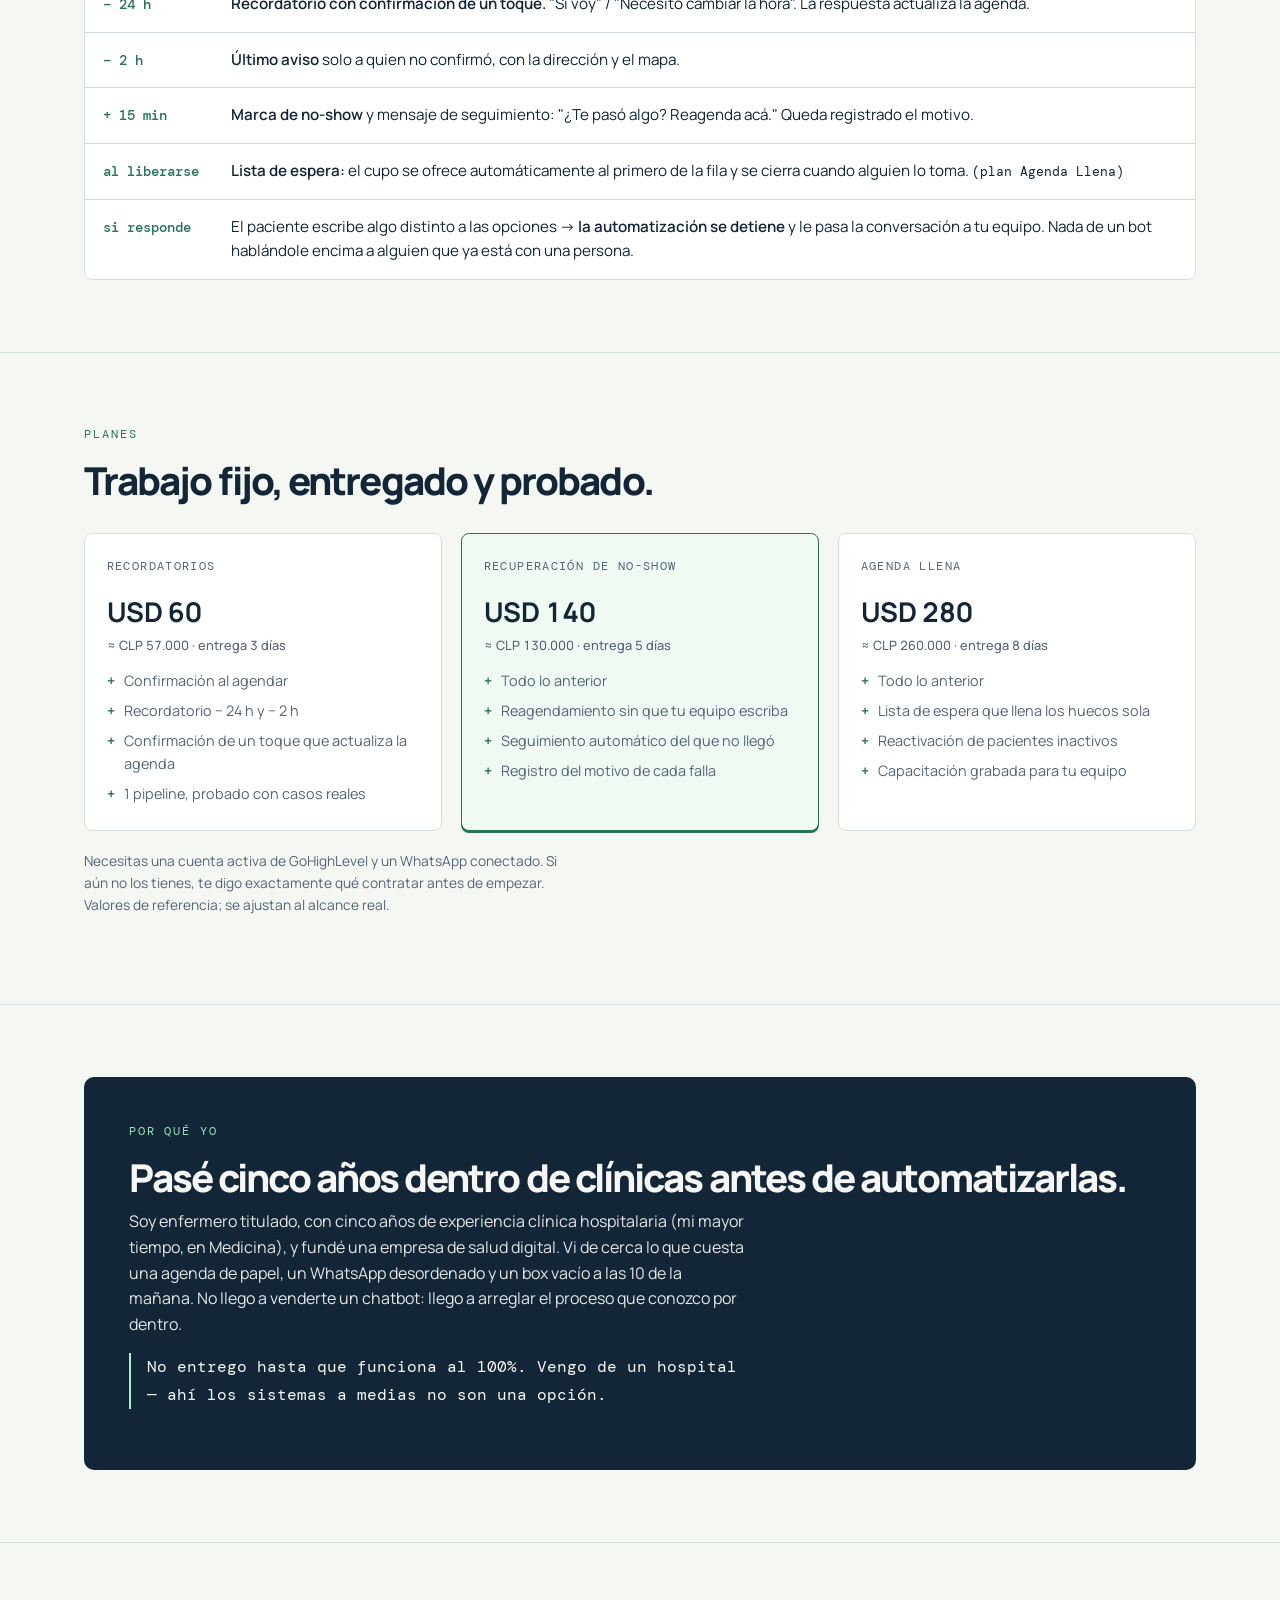
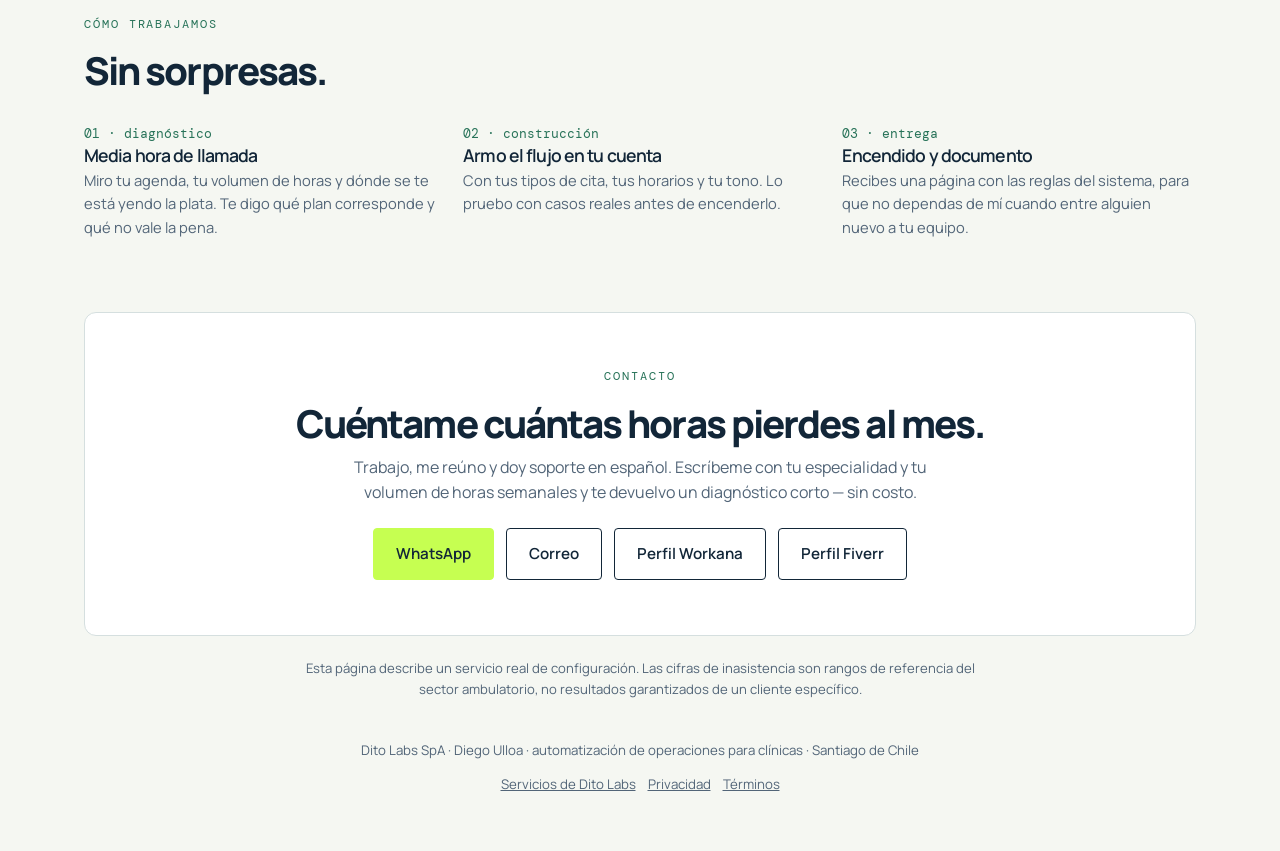
==== commit 82acd41d: "Simplificar hero de automatización clínica" ====
--- a/automatizacion-clinicas/index.html
+++ b/automatizacion-clinicas/index.html
@@ -32,27 +32,14 @@
 
 <main>
   <div class="wrap hero">
-    <div class="hero-copy">
-      <p class="eyebrow">GoHighLevel · n8n · WhatsApp · agentes con IA</p>
-      <h1>Una <span class="strike">silla vacía</span> te cuesta la hora completa.</h1>
-      <p class="lede">Instalo el sistema que confirma, recuerda y recupera las horas de tu clínica — para que el que no llega deje de salir de tu bolsillo.</p>
-      <div class="hero-actions">
-        <a class="btn signal" href="#contacto">Pedir diagnóstico sin costo <span aria-hidden="true">→</span></a>
-        <a class="btn ghost" href="#flujo">Ver el flujo que instalo</a>
-      </div>
-      <p class="hero-note"><span aria-hidden="true"></span> Diagnóstico corto, en español y sin compromiso.</p>
-    </div>
-    <div class="system-card" aria-label="Ejemplo de flujo automatizado para una cita clínica">
-      <div class="system-top"><span class="system-pulse" aria-hidden="true"></span><span>Sistema de agenda</span><span class="system-status">Activo</span></div>
-      <div class="system-node primary"><span class="node-icon" aria-hidden="true">01</span><div><b>Se agenda una hora</b><small>Paciente · consulta · fecha</small></div><span class="node-check" aria-hidden="true">✓</span></div>
-      <div class="system-line" aria-hidden="true"></div>
-      <div class="system-node"><span class="node-icon" aria-hidden="true">02</span><div><b>WhatsApp confirma</b><small>Botones: confirmar o reagendar</small></div><span class="node-check" aria-hidden="true">✓</span></div>
-      <div class="system-line" aria-hidden="true"></div>
-      <div class="system-node"><span class="node-icon" aria-hidden="true">03</span><div><b>Tu equipo entra cuando hace falta</b><small>Conversación humana, sin interferencias</small></div><span class="node-human" aria-hidden="true">●</span></div>
-      <div class="system-footer"><span>Agenda conectada</span><span>24 h · 2 h · seguimiento</span></div>
+    <p class="eyebrow">GoHighLevel · n8n · WhatsApp · agentes con IA</p>
+    <h1>Una <span class="strike">silla vacía</span> te cuesta la hora completa.</h1>
+    <p class="lede">Instalo el sistema que confirma, recuerda y recupera las horas de tu clínica — para que el que no llega deje de salir de tu bolsillo.</p>
+    <div class="hero-actions">
+      <a class="btn signal" href="#contacto">Pedir diagnóstico</a>
+      <a class="btn ghost" href="#flujo">Ver el flujo que instalo</a>
     </div>
   </div>
-  <div class="wrap tech-strip" aria-label="Tecnologías que se integran al flujo"><span>Tu agenda</span><i aria-hidden="true">+</i><span>WhatsApp</span><i aria-hidden="true">+</i><span>GoHighLevel</span><i aria-hidden="true">+</i><span>n8n</span><b>Un solo proceso visible para tu equipo.</b></div>
 
   <section id="problema">
     <div class="wrap">
--- a/css/automatizacion-clinicas.css
+++ b/css/automatizacion-clinicas.css
@@ -23,15 +23,11 @@
   .btn.sm{padding:.5rem 1rem;font-size:.85rem}
   a:focus-visible,button:focus-visible{outline:3px solid var(--signal);outline-offset:3px}
 
-  .hero{padding-top:clamp(3.5rem,9vw,7rem);padding-bottom:clamp(2.5rem,6vw,4rem);display:grid;grid-template-columns:minmax(0,1.1fr) minmax(18rem,.9fr);gap:clamp(2rem,6vw,5rem);align-items:center}
-  .hero-copy{position:relative;z-index:1}
+  .hero{padding-top:clamp(3.5rem,9vw,7rem);padding-bottom:clamp(2.5rem,6vw,4rem)}
   .hero h1{margin-bottom:1.4rem}
   .hero h1 .strike{color:var(--signal)}
   .hero .lede{font-size:clamp(1.05rem,1.8vw,1.25rem);color:var(--ink-soft);max-width:48ch}
   .hero-actions{display:flex;flex-wrap:wrap;gap:.75rem;margin-top:2rem}
-  .hero-note{display:flex;align-items:center;gap:.55rem;font-size:.82rem;color:var(--ink-soft);margin-top:1.2rem}.hero-note span{width:.55rem;height:.55rem;border-radius:50%;background:var(--lime);box-shadow:0 0 0 4px #e5f7b8}
-  .system-card{position:relative;background:#10273a;color:#f4f8f5;border-radius:14px;padding:1rem;box-shadow:0 20px 45px #12263822;overflow:hidden}.system-card::before{content:"";position:absolute;width:18rem;height:18rem;right:-8rem;top:-10rem;border:1px solid #a5f4c855;border-radius:50%;box-shadow:0 0 0 2.8rem #a5f4c80b,0 0 0 5.6rem #a5f4c808}.system-top,.system-footer{position:relative;display:flex;align-items:center;gap:.55rem;font-family:"DM Mono",monospace;font-size:.7rem;letter-spacing:.07em;text-transform:uppercase}.system-top{padding:.35rem .25rem 1rem;color:#c5d5d6}.system-status{margin-left:auto;border:1px solid #a5f4c855;border-radius:999px;padding:.25rem .55rem;color:var(--signal-soft);background:#a5f4c410}.system-pulse{width:.5rem;height:.5rem;background:var(--signal-soft);border-radius:50%;box-shadow:0 0 0 .2rem #a5f4c422}.system-node{position:relative;display:flex;align-items:center;gap:.75rem;background:#ffffff0b;border:1px solid #ffffff18;border-radius:8px;padding:.85rem .75rem}.system-node.primary{background:#a5f4c416;border-color:#a5f4c855}.node-icon{display:grid;place-items:center;width:2rem;height:2rem;border-radius:6px;background:#ffffff12;color:var(--signal-soft);font-family:"DM Mono",monospace;font-size:.68rem}.system-node b{display:block;font-size:.85rem;font-weight:700;letter-spacing:-.02em}.system-node small{display:block;font-size:.7rem;color:#c5d5d6;margin-top:.1rem}.node-check{margin-left:auto;color:var(--signal-soft);font-weight:800}.node-human{margin-left:auto;color:var(--lime);font-size:.75rem}.system-line{height:1.25rem;width:1px;background:#a5f4c866;margin-left:1.75rem}.system-footer{justify-content:space-between;padding:.9rem .25rem .15rem;color:#9bb0b4;font-size:.62rem;letter-spacing:.04em;text-transform:none}
-  .tech-strip{display:flex;align-items:center;flex-wrap:wrap;gap:.7rem 1rem;padding:0 1.5rem 2.4rem;font-family:"DM Mono",monospace;font-size:.75rem;color:var(--ink-soft)}.tech-strip span{color:var(--ink);font-weight:500}.tech-strip i{font-style:normal;color:var(--signal);font-size:1rem}.tech-strip b{font-family:"Manrope",sans-serif;font-size:.78rem;font-weight:600;padding-left:.8rem;border-left:1px solid var(--line)}
 
   section{padding:clamp(2.8rem,6vw,4.5rem) 0;border-top:1px solid var(--line)}
 
@@ -77,7 +73,6 @@
   .disc{font-size:.82rem;color:var(--ink-soft);max-width:44rem;margin:1.4rem auto 0;text-align:center}
 
   footer{padding:2.5rem 0 3.5rem;font-size:.83rem;color:var(--ink-soft);text-align:center}
-  @media(max-width:48rem){.hero{grid-template-columns:1fr;padding-top:3.5rem}.system-card{max-width:31rem}.tech-strip{padding-bottom:2rem}.tech-strip b{width:100%;padding-left:0;border-left:0}}
   @media (prefers-reduced-motion:reduce){*{transition:none!important}}
 
 /* Navegación de la integración con Dito Labs. */
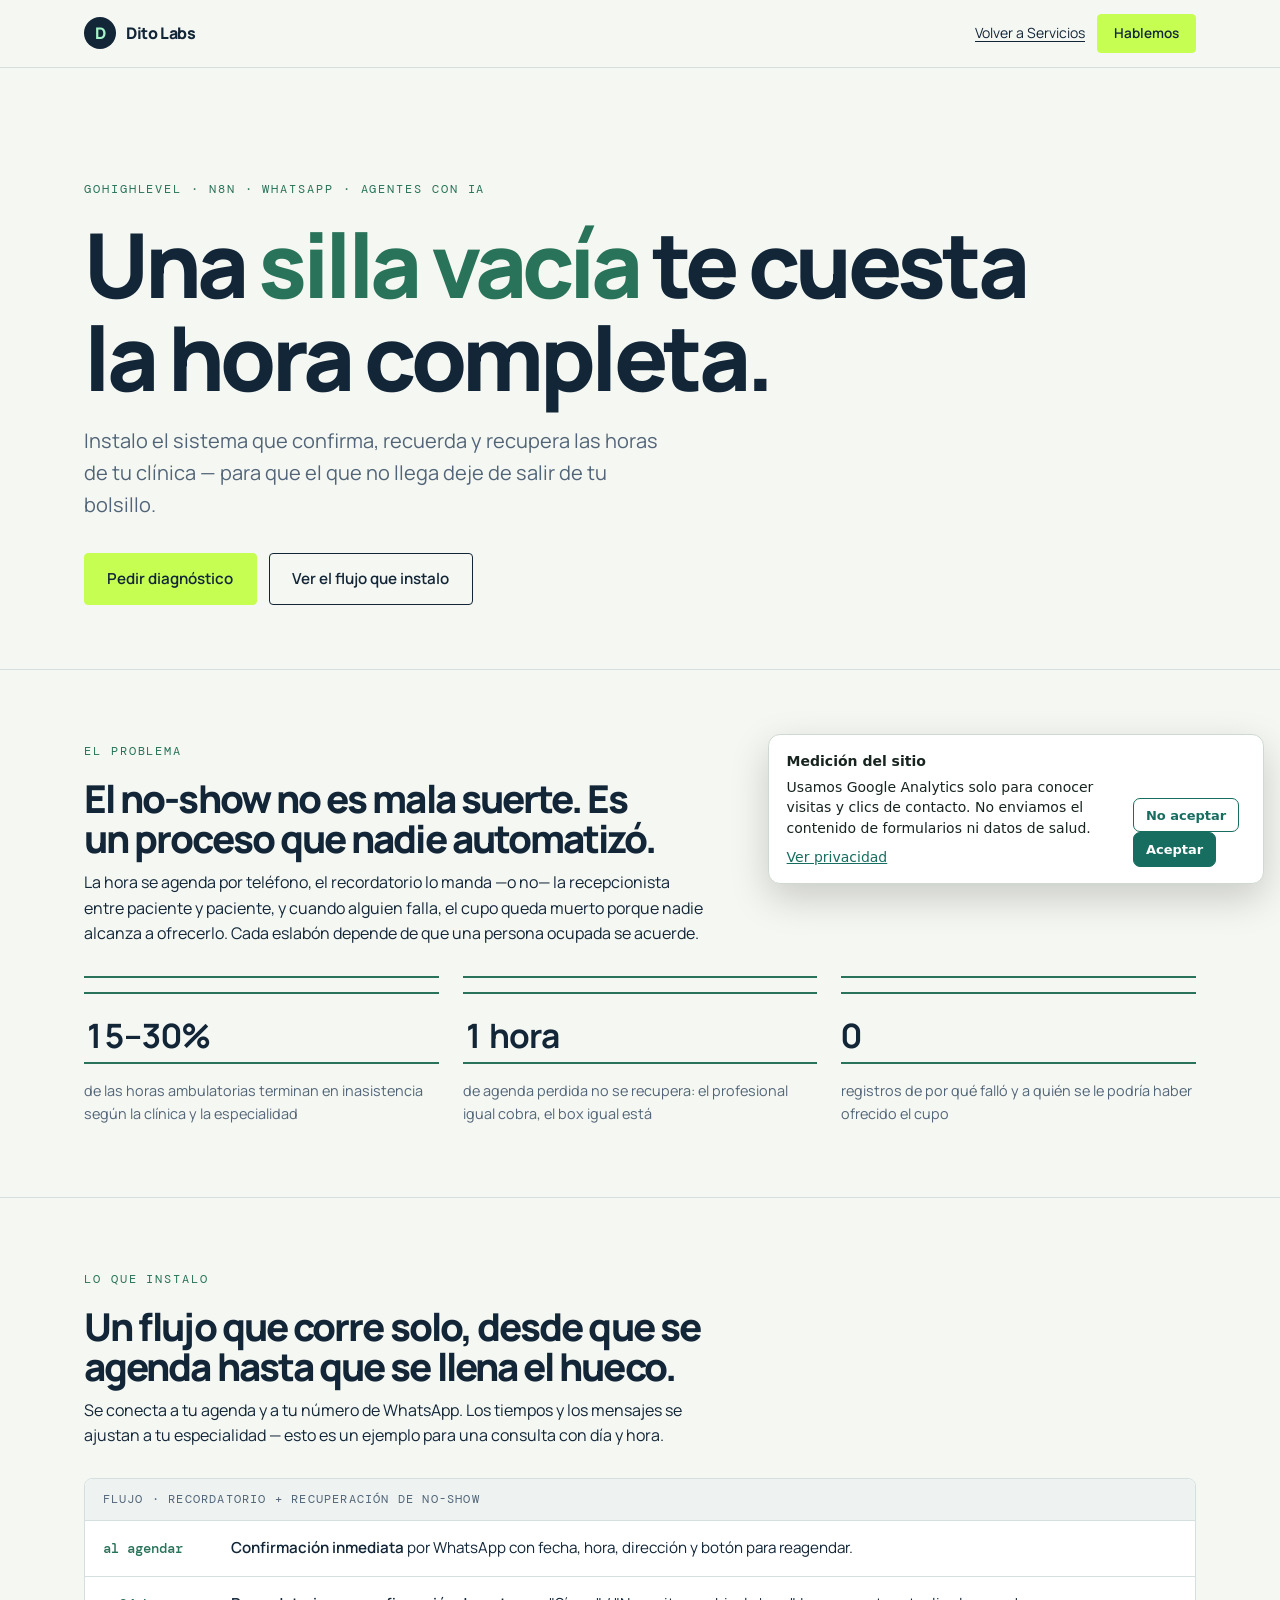
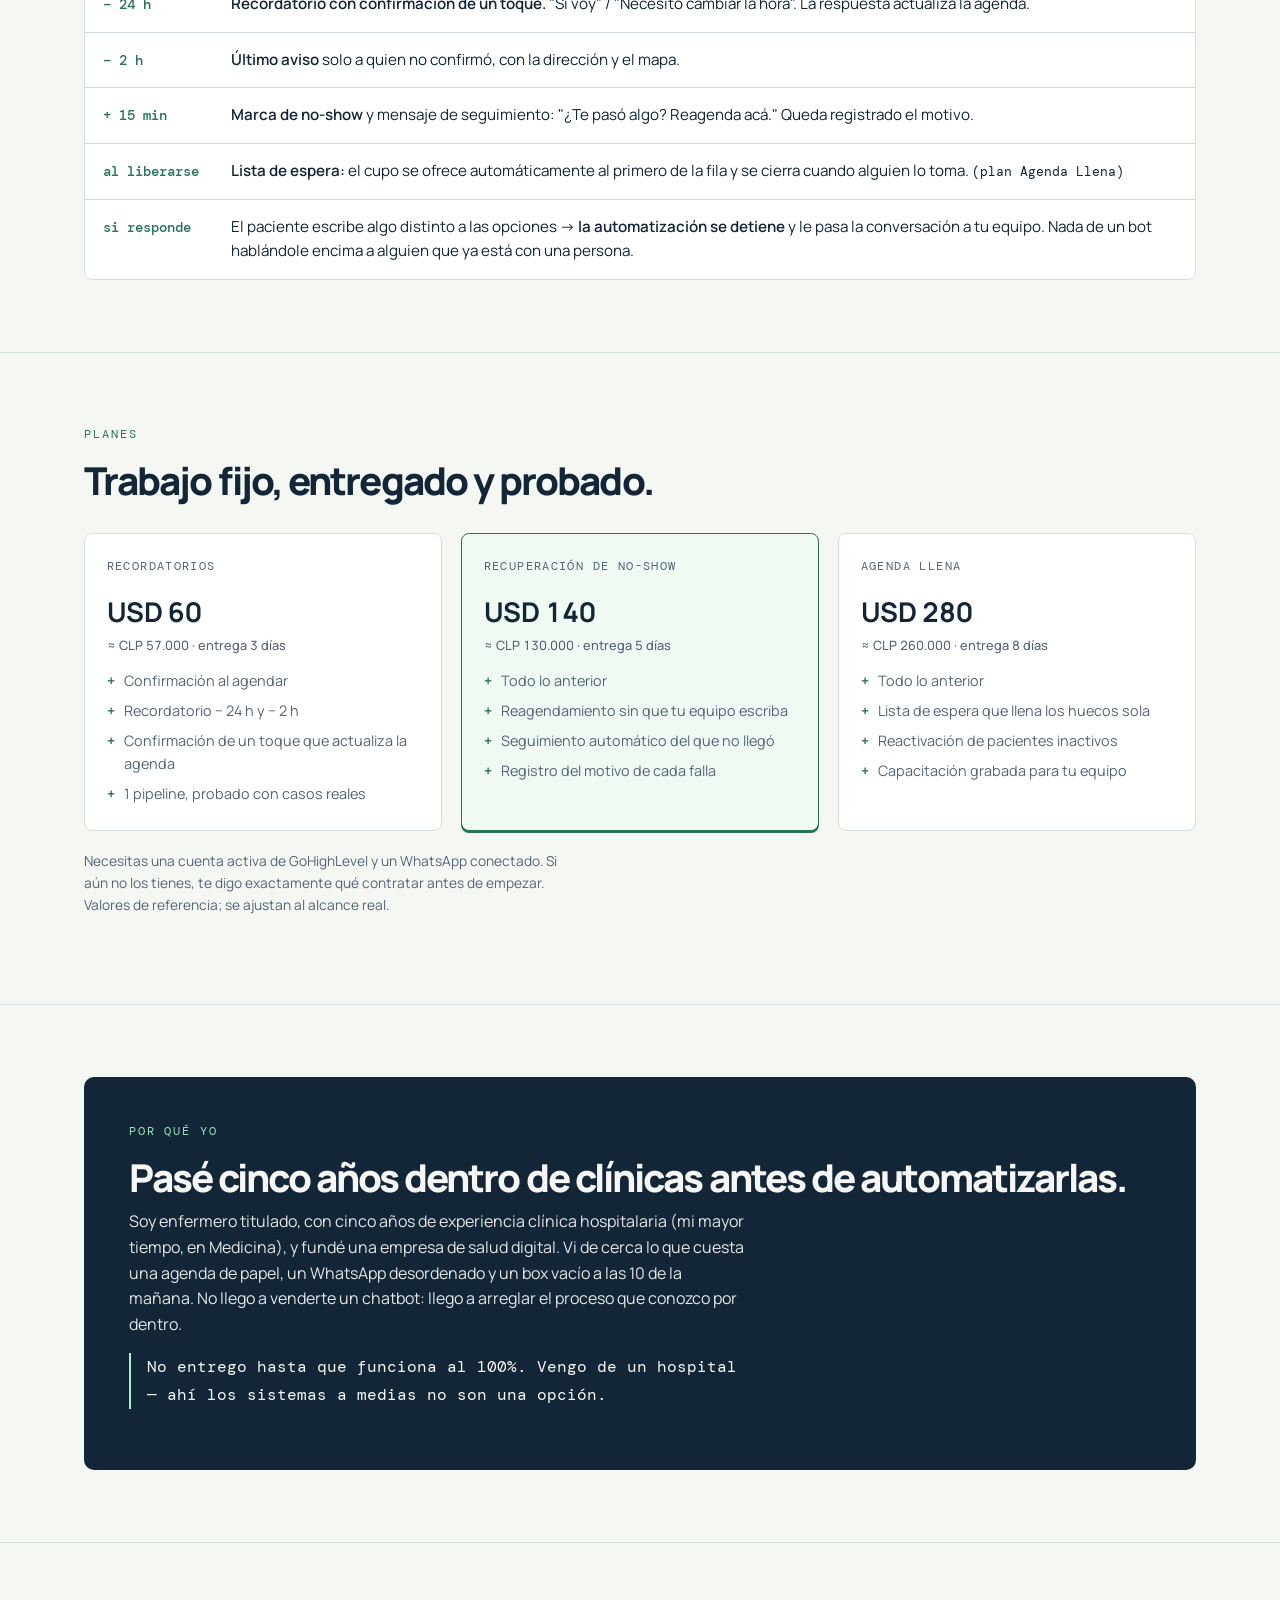
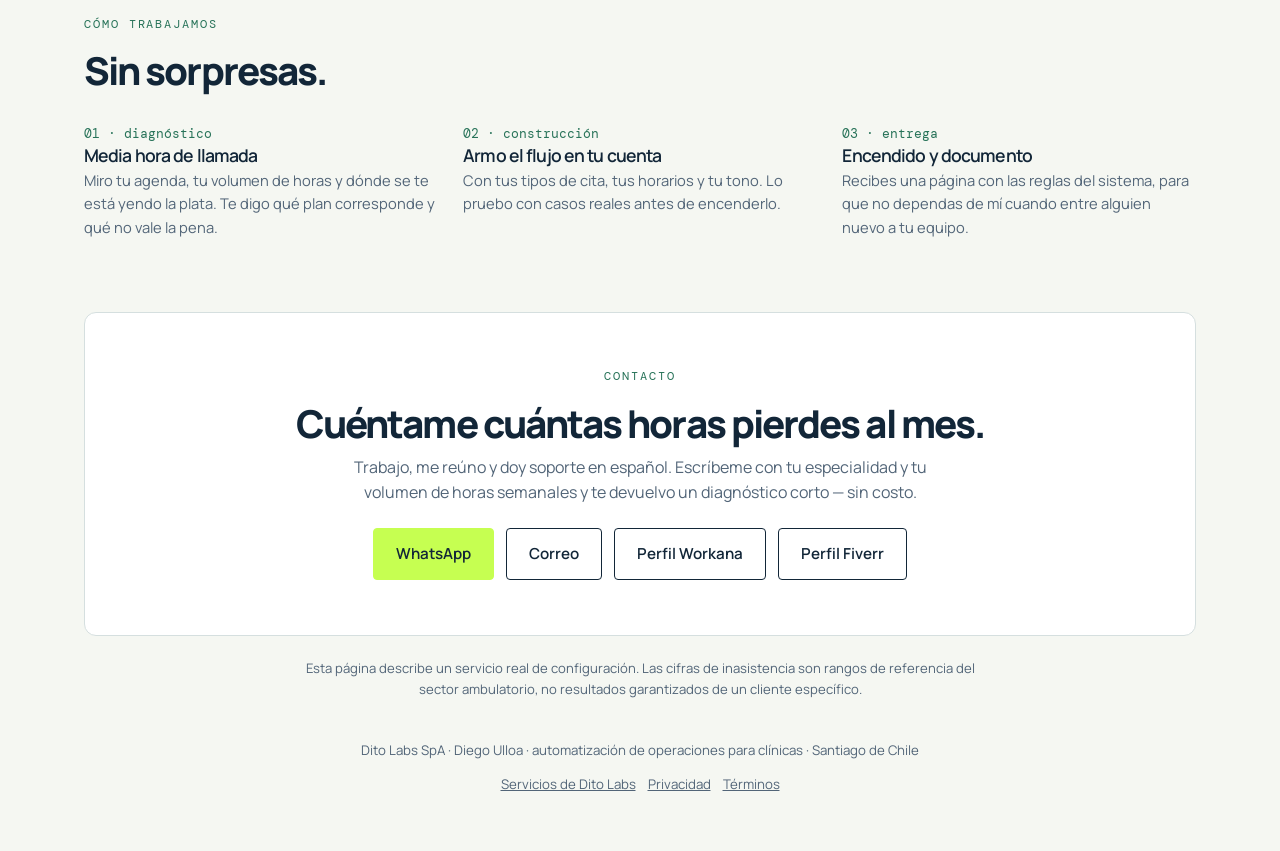
==== commit 8cb91a8d: "Añadir medición de conversiones con consentimiento" ====
--- a/automatizacion-clinicas/index.html
+++ b/automatizacion-clinicas/index.html
@@ -26,7 +26,7 @@
 <header class="bar">
   <div class="wrap">
     <a class="logo" href="/index.html" aria-label="Dito Labs, inicio"><span class="brand-mark" aria-hidden="true">D</span>Dito Labs</a>
-    <nav class="bar-links" aria-label="Navegación de automatización para clínicas"><a class="back-link" href="/servicios.html">Volver a Servicios</a><a class="btn signal sm" href="#contacto">Hablemos</a></nav>
+    <nav class="bar-links" aria-label="Navegación de automatización para clínicas"><a class="back-link" href="/servicios.html">Volver a Servicios</a><a class="btn signal sm" href="#contacto" data-track="clinicas_nav_contacto">Hablemos</a></nav>
   </div>
 </header>
 
@@ -36,7 +36,7 @@
     <h1>Una <span class="strike">silla vacía</span> te cuesta la hora completa.</h1>
     <p class="lede">Instalo el sistema que confirma, recuerda y recupera las horas de tu clínica — para que el que no llega deje de salir de tu bolsillo.</p>
     <div class="hero-actions">
-      <a class="btn signal" href="#contacto">Pedir diagnóstico</a>
+      <a class="btn signal" href="#contacto" data-track="clinicas_hero_diagnostico">Pedir diagnóstico</a>
       <a class="btn ghost" href="#flujo">Ver el flujo que instalo</a>
     </div>
   </div>
@@ -142,8 +142,8 @@
       <h2>Cuéntame cuántas horas pierdes al mes.</h2>
       <p style="color:var(--ink-soft)">Trabajo, me reúno y doy soporte en español. Escríbeme con tu especialidad y tu volumen de horas semanales y te devuelvo un diagnóstico corto — sin costo.</p>
       <div class="links">
-        <a class="btn signal" href="https://wa.me/56950341505?text=Hola%20Diego%2C%20quiero%20automatizar%20las%20horas%20de%20mi%20cl%C3%ADnica">WhatsApp</a>
-        <a class="btn ghost" href="mailto:contacto@ditolabs.tech">Correo</a>
+        <a class="btn signal" href="https://wa.me/56950341505?text=Hola%20Diego%2C%20quiero%20automatizar%20las%20horas%20de%20mi%20cl%C3%ADnica" data-track="clinicas_whatsapp">WhatsApp</a>
+        <a class="btn ghost" href="mailto:contacto@ditolabs.tech" data-track="clinicas_correo">Correo</a>
         <a class="btn ghost" href="https://www.workana.com/freelancer/62804602ec7bc8997801e1f9ff8a6b31" target="_blank" rel="noopener">Perfil Workana</a>
         <a class="btn ghost" href="https://www.fiverr.com/dtug21" target="_blank" rel="noopener">Perfil Fiverr</a>
       </div>
@@ -155,5 +155,6 @@
 <footer>
   <div class="wrap">Dito Labs SpA · Diego Ulloa · automatización de operaciones para clínicas · Santiago de Chile<div class="footer-links"><a href="/servicios.html">Servicios de Dito Labs</a><a href="/politica-privacidad.html">Privacidad</a><a href="/terminos-condiciones.html">Términos</a></div></div>
 </footer>
+<script src="/js/analytics-consent.js" defer></script>
 </body>
 </html>
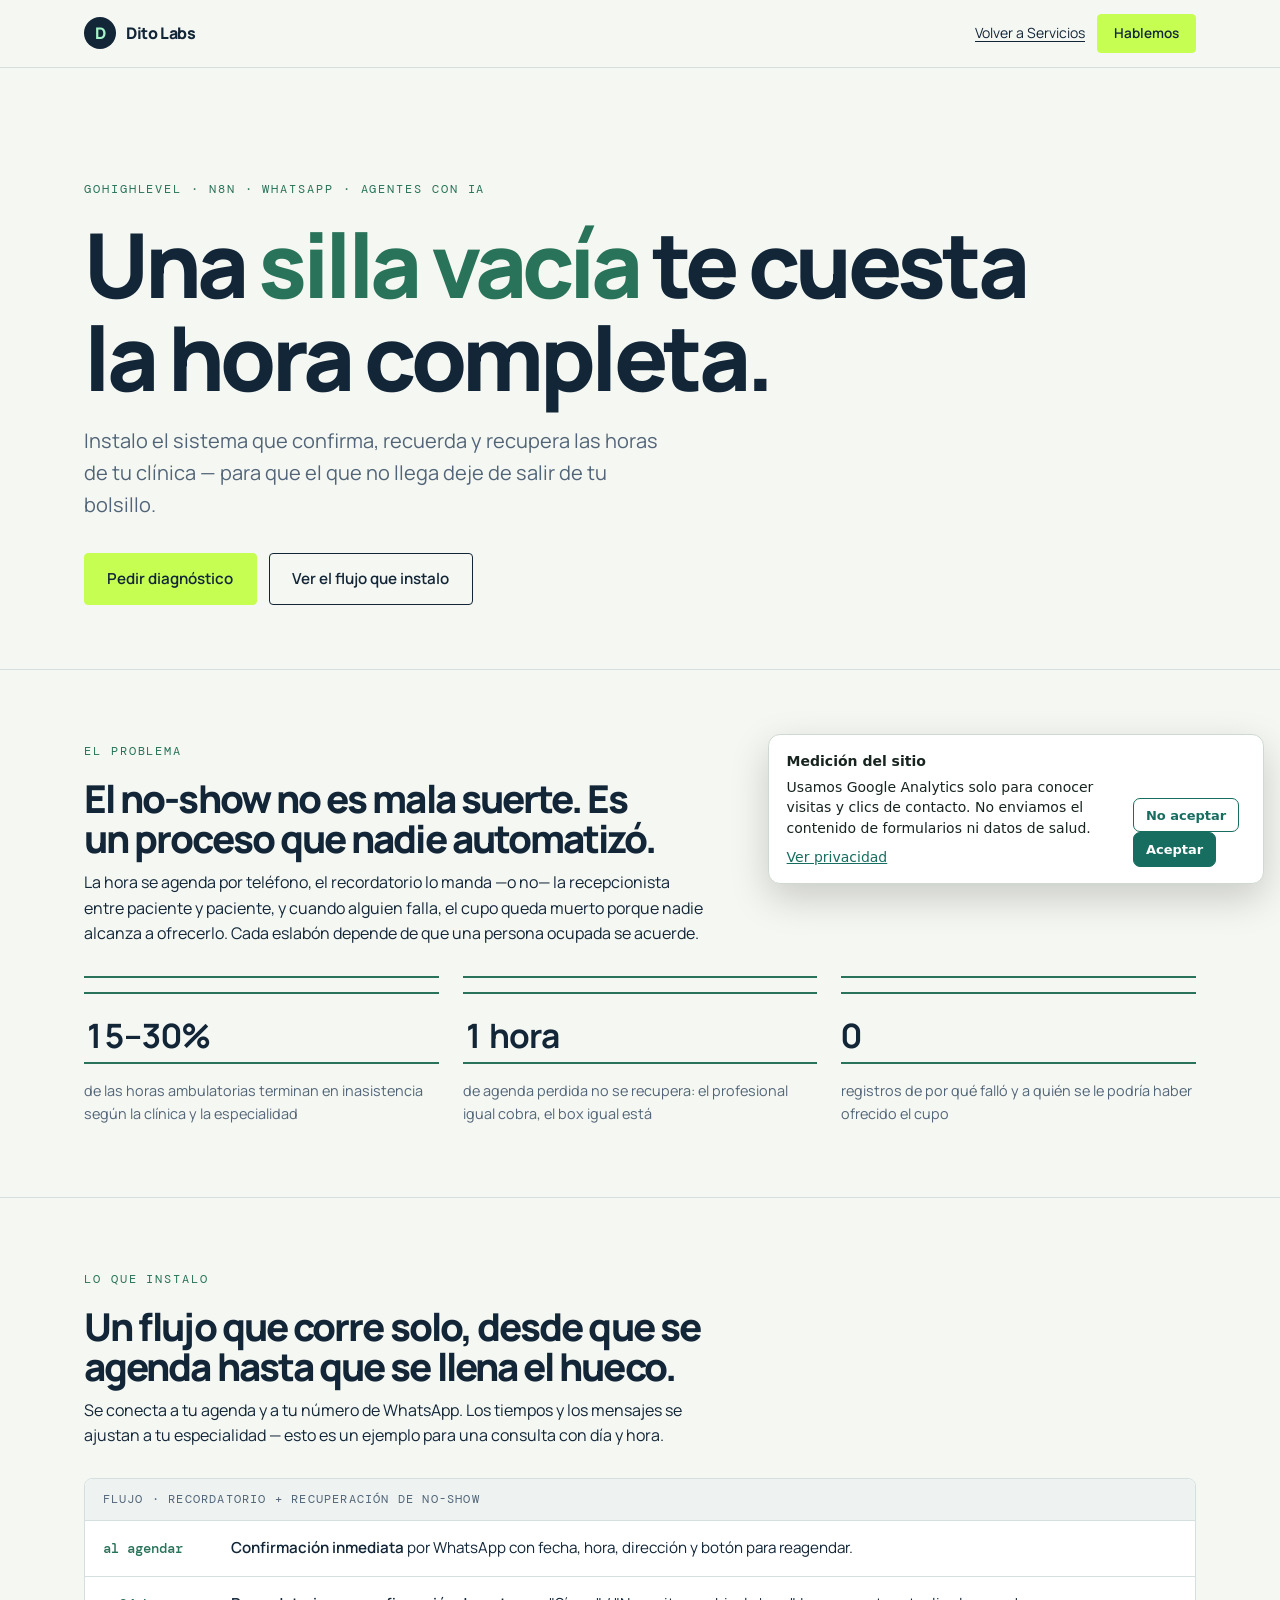
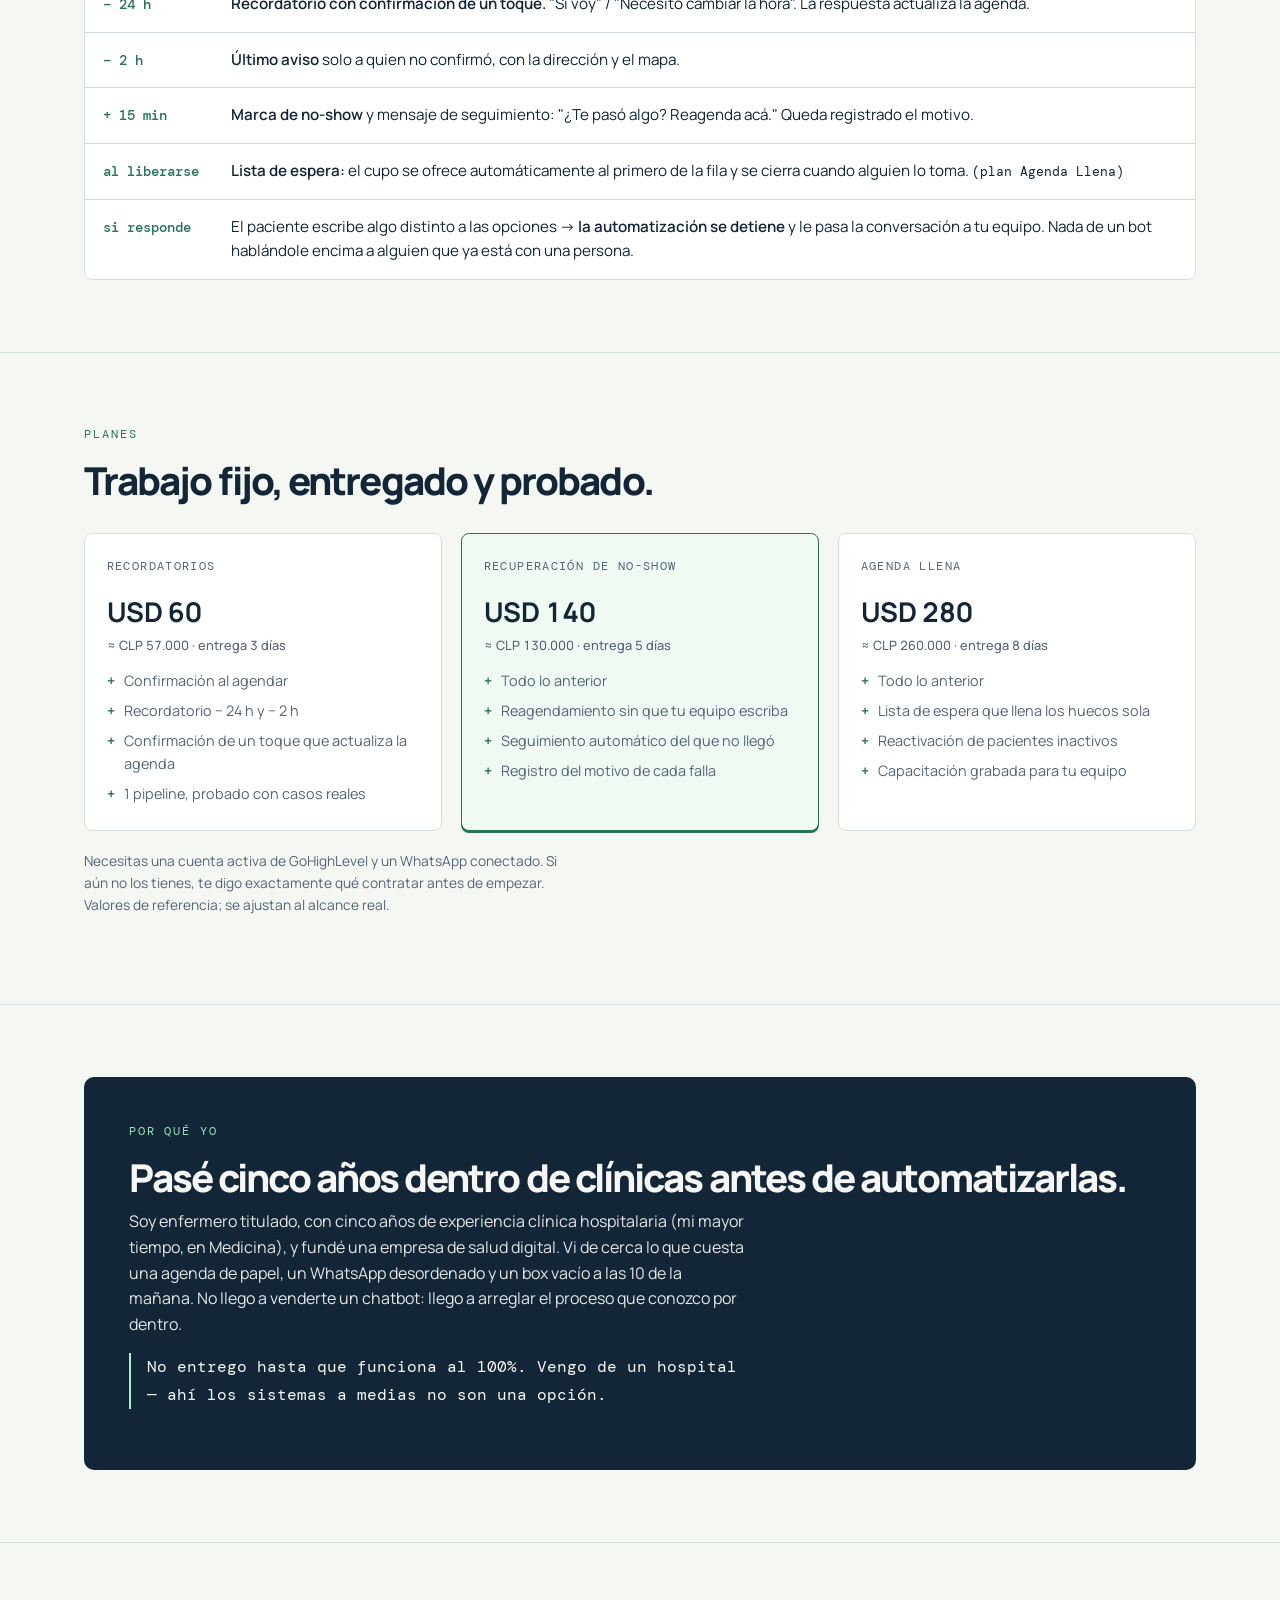
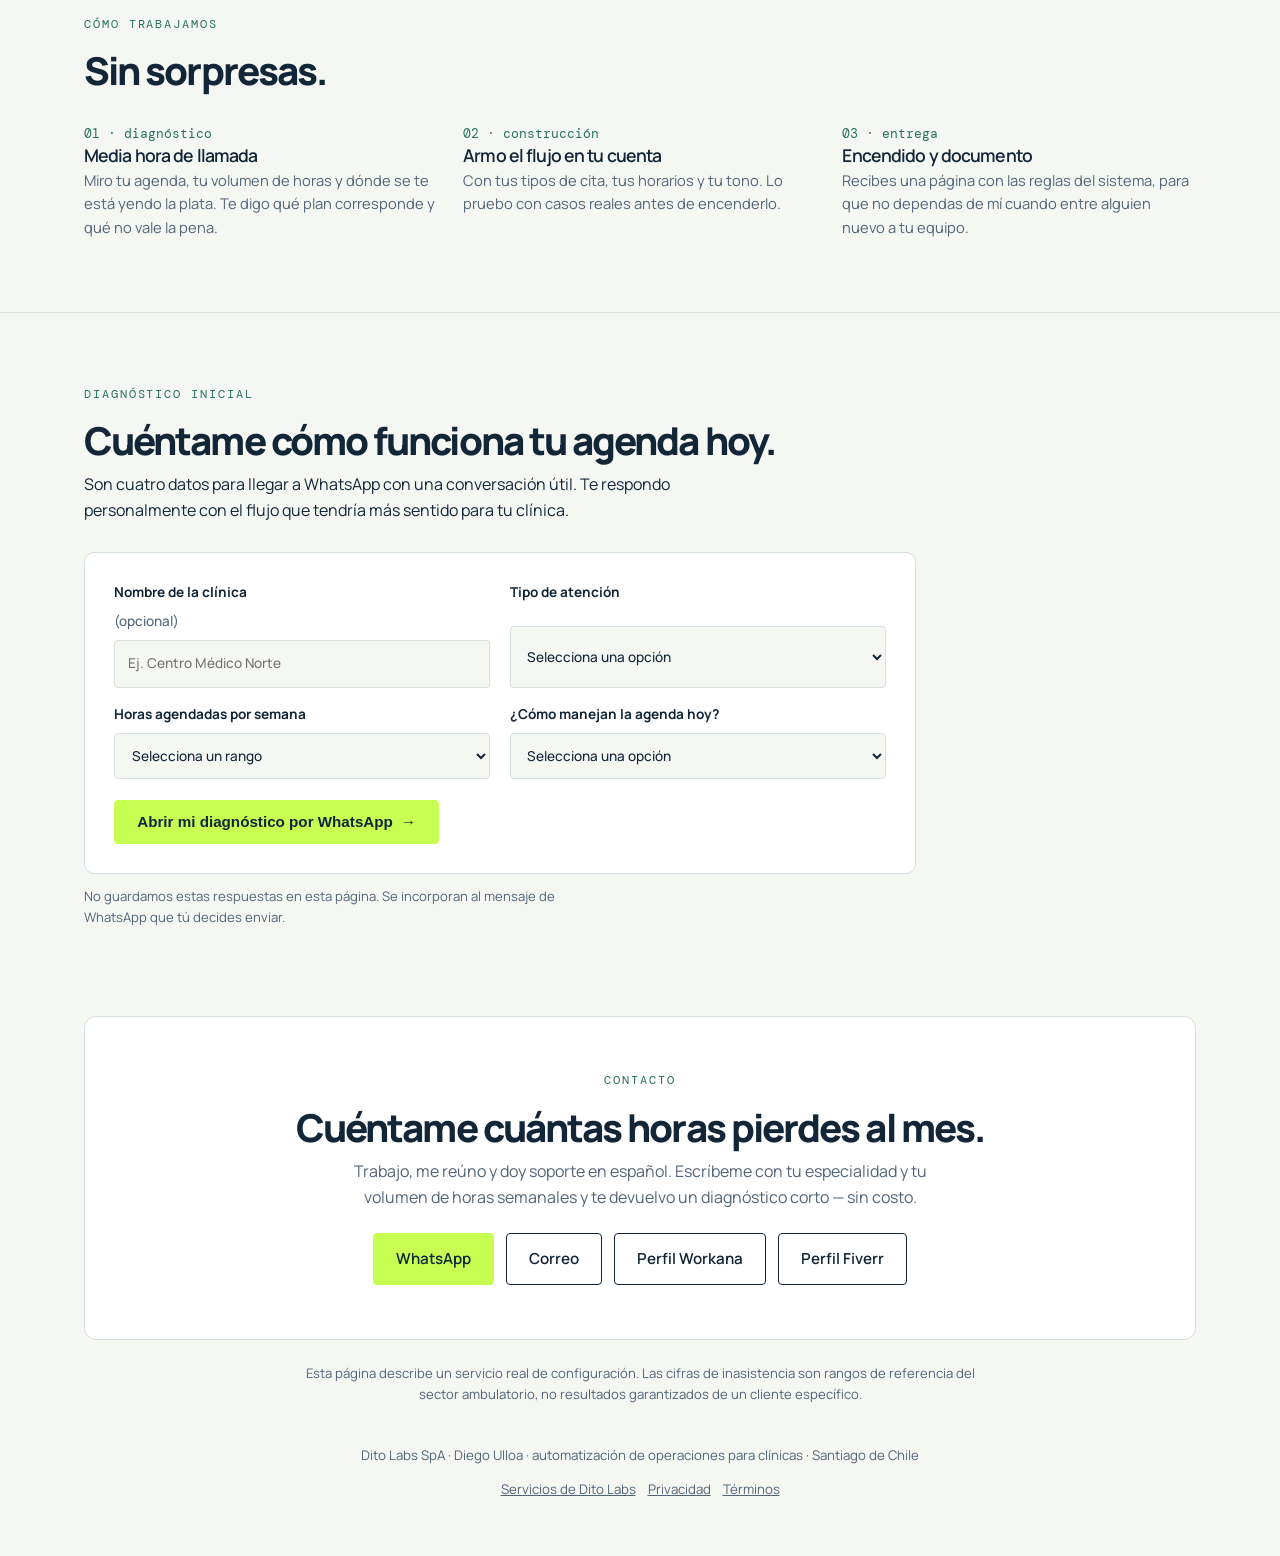
==== commit 87c4696d: "Añadir diagnóstico comercial para clínicas" ====
--- a/automatizacion-clinicas/index.html
+++ b/automatizacion-clinicas/index.html
@@ -26,7 +26,7 @@
 <header class="bar">
   <div class="wrap">
     <a class="logo" href="/index.html" aria-label="Dito Labs, inicio"><span class="brand-mark" aria-hidden="true">D</span>Dito Labs</a>
-    <nav class="bar-links" aria-label="Navegación de automatización para clínicas"><a class="back-link" href="/servicios.html">Volver a Servicios</a><a class="btn signal sm" href="#contacto" data-track="clinicas_nav_contacto">Hablemos</a></nav>
+    <nav class="bar-links" aria-label="Navegación de automatización para clínicas"><a class="back-link" href="/servicios.html">Volver a Servicios</a><a class="btn signal sm" href="#diagnostico" data-track="clinicas_nav_diagnostico">Hablemos</a></nav>
   </div>
 </header>
 
@@ -36,7 +36,7 @@
     <h1>Una <span class="strike">silla vacía</span> te cuesta la hora completa.</h1>
     <p class="lede">Instalo el sistema que confirma, recuerda y recupera las horas de tu clínica — para que el que no llega deje de salir de tu bolsillo.</p>
     <div class="hero-actions">
-      <a class="btn signal" href="#contacto" data-track="clinicas_hero_diagnostico">Pedir diagnóstico</a>
+      <a class="btn signal" href="#diagnostico" data-track="clinicas_hero_diagnostico">Pedir diagnóstico</a>
       <a class="btn ghost" href="#flujo">Ver el flujo que instalo</a>
     </div>
   </div>
@@ -136,6 +136,22 @@
     </div>
   </section>
 
+  <section id="diagnostico">
+    <div class="wrap">
+      <p class="eyebrow">Diagnóstico inicial</p>
+      <h2>Cuéntame cómo funciona tu agenda hoy.</h2>
+      <p>Son cuatro datos para llegar a WhatsApp con una conversación útil. Te respondo personalmente con el flujo que tendría más sentido para tu clínica.</p>
+      <form class="diagnostic-form" id="diagnostic-form">
+        <label>Nombre de la clínica <span>(opcional)</span><input name="clinica" autocomplete="organization" placeholder="Ej. Centro Médico Norte"></label>
+        <label>Tipo de atención <select name="tipo" required><option value="" selected disabled>Selecciona una opción</option><option>Consulta médica</option><option>Clínica dental</option><option>Centro de kinesiología</option><option>Psicología o salud mental</option><option>Otro servicio de salud</option></select></label>
+        <label>Horas agendadas por semana <select name="volumen" required><option value="" selected disabled>Selecciona un rango</option><option>Menos de 20</option><option>20 a 50</option><option>51 a 100</option><option>Más de 100</option></select></label>
+        <label>¿Cómo manejan la agenda hoy? <select name="agenda" required><option value="" selected disabled>Selecciona una opción</option><option>WhatsApp y teléfono</option><option>Agenda digital, sin recordatorios</option><option>Agenda digital con recordatorios manuales</option><option>Otro sistema</option></select></label>
+        <button class="btn signal" type="submit">Abrir mi diagnóstico por WhatsApp <span aria-hidden="true">→</span></button>
+      </form>
+      <p class="form-note">No guardamos estas respuestas en esta página. Se incorporan al mensaje de WhatsApp que tú decides enviar.</p>
+    </div>
+  </section>
+
   <div class="wrap">
     <div class="cta" id="contacto">
       <p class="eyebrow">Contacto</p>
@@ -155,6 +171,16 @@
 <footer>
   <div class="wrap">Dito Labs SpA · Diego Ulloa · automatización de operaciones para clínicas · Santiago de Chile<div class="footer-links"><a href="/servicios.html">Servicios de Dito Labs</a><a href="/politica-privacidad.html">Privacidad</a><a href="/terminos-condiciones.html">Términos</a></div></div>
 </footer>
+<script>
+  document.getElementById('diagnostic-form').addEventListener('submit', function (event) {
+    event.preventDefault();
+    var data = new FormData(event.currentTarget);
+    var clinica = data.get('clinica') ? '\nClínica: ' + data.get('clinica') : '';
+    var message = 'Hola Diego, quiero un diagnóstico de automatización para mi clínica.' + clinica + '\nTipo de atención: ' + data.get('tipo') + '\nHoras por semana: ' + data.get('volumen') + '\nAgenda actual: ' + data.get('agenda');
+    if (window.gtag && localStorage.getItem('ditolabs_analytics_consent') === 'accepted') window.gtag('event', 'generate_lead', {lead_source: 'clinicas_diagnostico_enviado', page_location: window.location.pathname});
+    window.location.href = 'https://wa.me/56950341505?text=' + encodeURIComponent(message);
+  });
+</script>
 <script src="/js/analytics-consent.js" defer></script>
 </body>
 </html>
--- a/css/automatizacion-clinicas.css
+++ b/css/automatizacion-clinicas.css
@@ -66,6 +66,12 @@
   .steps .s .k{font-family:"DM Mono",monospace;font-size:.8rem;color:var(--signal)}
   .steps .s p{font-size:.92rem;color:var(--ink-soft);margin:.3rem 0 0}
 
+  .diagnostic-form{display:grid;grid-template-columns:repeat(2,minmax(0,1fr));gap:1rem 1.2rem;margin-top:1.8rem;max-width:52rem;background:var(--surface);border:1px solid var(--line);border-radius:10px;padding:clamp(1.2rem,3vw,1.8rem)}
+  .diagnostic-form label{display:grid;gap:.45rem;font-size:.85rem;font-weight:700}.diagnostic-form label span{font-weight:500;color:var(--ink-soft)}
+  .diagnostic-form input,.diagnostic-form select{width:100%;border:1px solid var(--line);border-radius:4px;background:var(--ground);color:var(--ink);padding:.75rem .8rem;font:inherit;font-weight:500}.diagnostic-form input:focus,.diagnostic-form select:focus{outline:3px solid #a5f4c866;outline-offset:1px;border-color:var(--signal)}
+  .diagnostic-form button{justify-self:start;grid-column:1/-1;margin-top:.3rem}.form-note{font-size:.82rem;color:var(--ink-soft);margin-top:.75rem}
+  @media(max-width:38rem){.diagnostic-form{grid-template-columns:1fr}.diagnostic-form button{width:100%;justify-content:center}}
+
   .cta{text-align:center;border:1px solid var(--line);border-radius:12px;background:var(--surface);padding:clamp(2.2rem,6vw,3.4rem) 1.5rem;margin-bottom:1rem}
   .cta p{margin-left:auto;margin-right:auto}
   .links{display:flex;flex-wrap:wrap;gap:.7rem;justify-content:center;margin-top:1.4rem}
